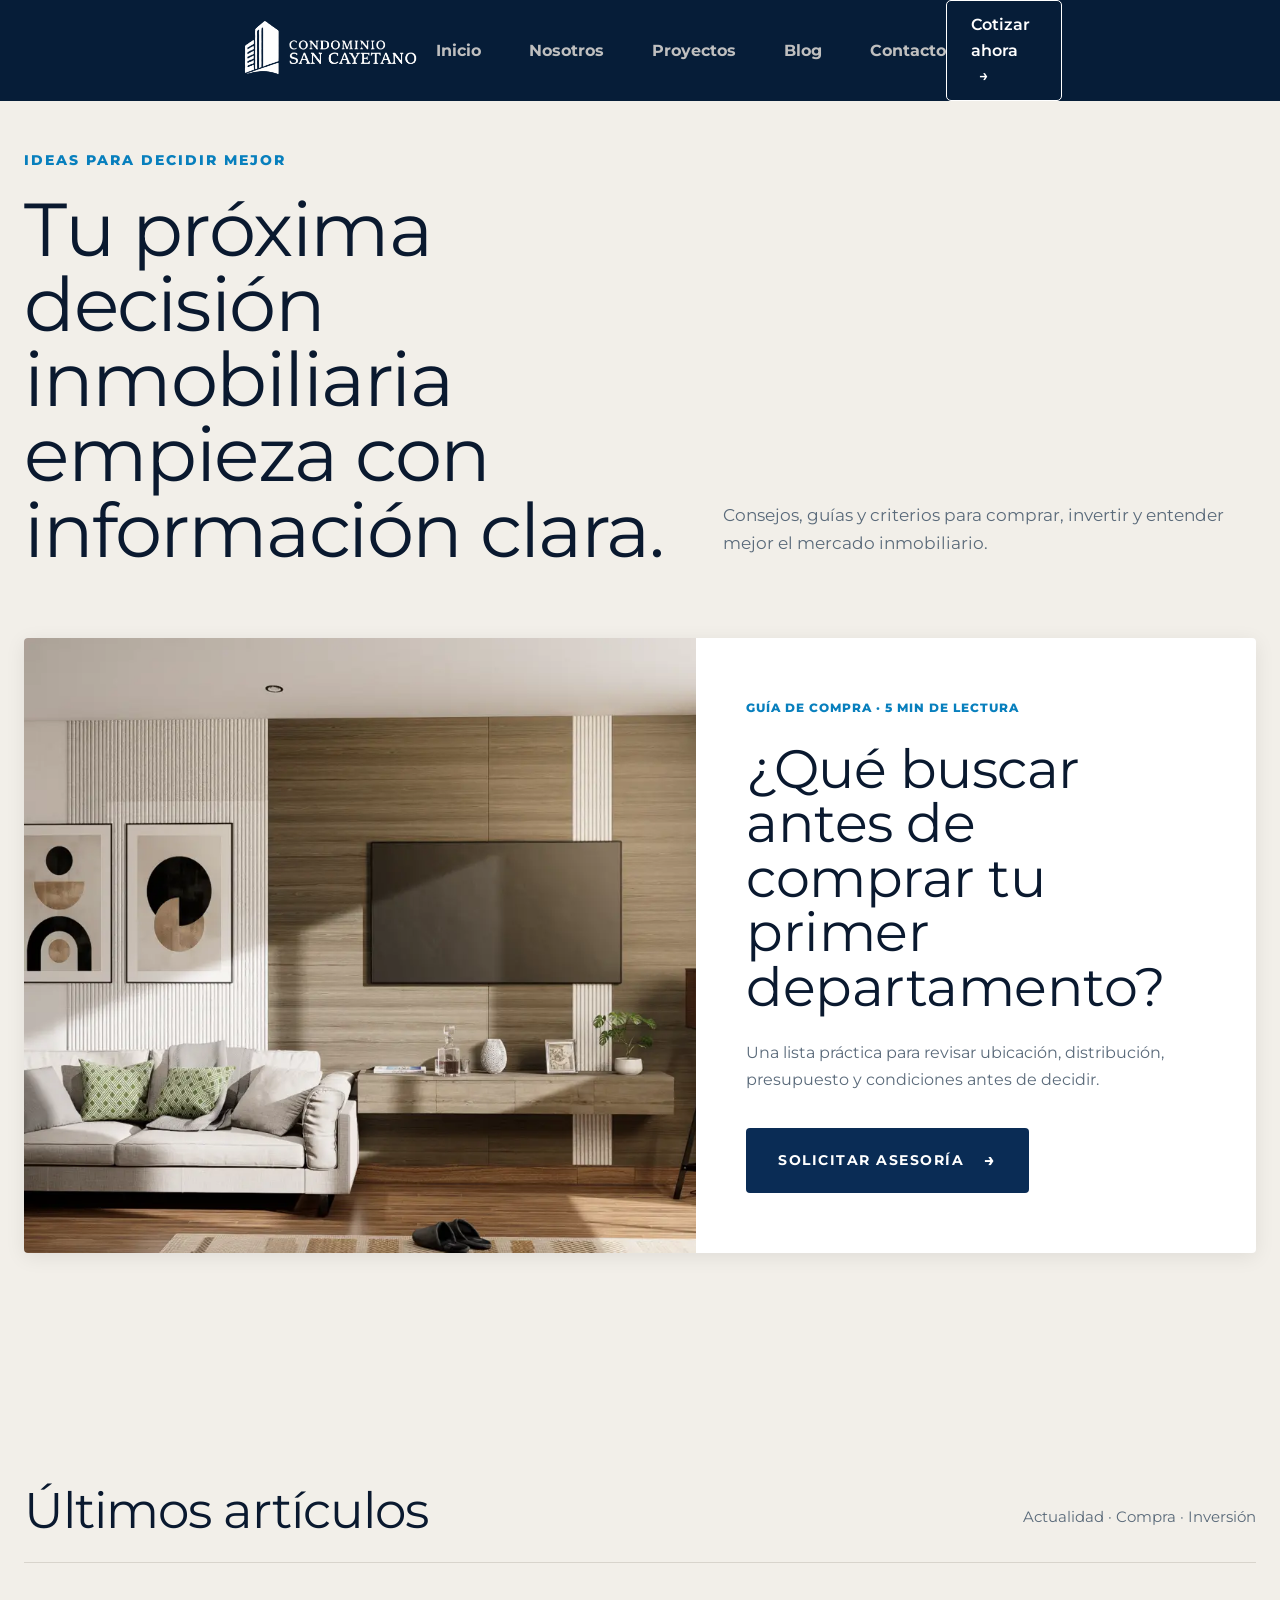
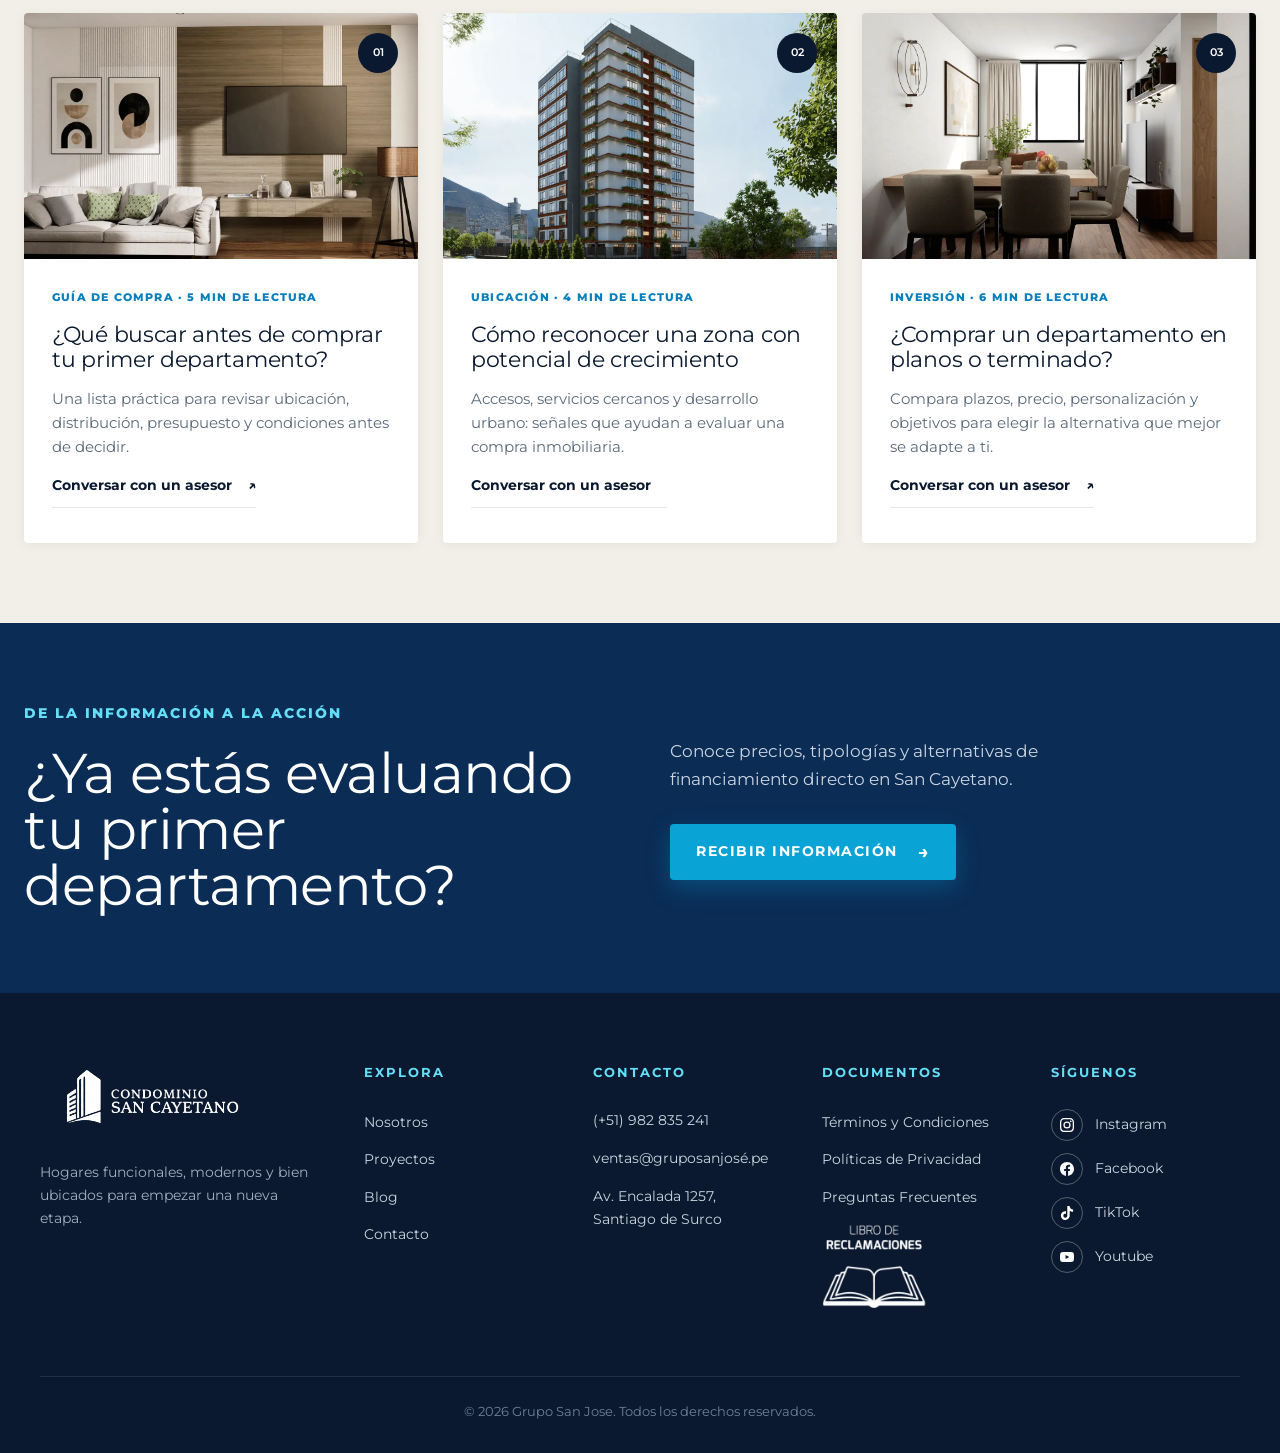
==== blog.html @ a8006a9a "feat: Se completo la pagina de Blog" ====
<!DOCTYPE html>
<html lang="es">

<head>
    <meta charset="UTF-8">
    <meta name="viewport" content="width=device-width, initial-scale=1.0">
    <title>Blog -Condominio San Cayetano - Tu primer depa. Tu patrimonio.</title>
    <link rel="stylesheet" href="style.css" />
</head>

<body>
    <!-- Header -->
    <header>
        <a href="#inicio" class="logo" aria-label="Condominio San Cayetano Logo">
            <img class="brand-logo" src="image/logo-san-cayetano.png" alt="Condominio San Cayetano Logo">
        </a>
        <nav>
            <ul>
                <li><a href="#quienes-somos">Inicio</a></li>
                <li><a href="#quienes-somos">Nosotros</a></li>
                <li><a href="#proyecto">Proyectos</a></li>
                <li><a href="#blog">Blog</a></li>
                <li><a href="#contacto">Contacto</a></li>
            </ul>
        </nav>
        <a class="btn-cotizar" href="#form">
            Cotizar ahora
            <span class="arrow" aria-hidden="true">→</span>
        </a>
    </header>

    <!-- Hero Ideas Para decidir mejor -->
     <section class="section-blog-header">
        <div class="shell">
            <div class="blog-header-grid">
                <!-- Columna Izquierda -->
                <div class="blog-header-left">
                    <div class="etiqueta-blog">Ideas para decidir mejor</div>
                    <h2 class="titulo-blog">
                        Tu próxima decisión inmobiliaria empieza con información clara.
                    </h2>
                </div>
                <!-- Columna Derecha -->
                <div class="blog-header-right">
                    <p class="descripcion-blog">
                        Consejos, guías y criterios para comprar, invertir y entender mejor el mercado inmobiliario.
                    </p>
                </div>
            </div>

            <!-- Article Guia de compra -->
             <article class="blog-card">
                <!-- Imagen -->
                <div class="blog-card-imagen">
                    <img src="image/depa-1-dorm.webp" alt="Sala de estar moderna - Guía de compra de departamento">
                </div>
        
                <!-- Contenido -->
                <div class="blog-card-contenido">
                    <div class="blog-card-etiqueta">Guía de compra · 5 min de lectura</div>
                    <h2 class="blog-card-titulo">¿Qué buscar antes de comprar tu primer departamento?</h2>
                    <p class="blog-card-descripcion">
                        Una lista práctica para revisar ubicación, distribución, presupuesto y condiciones antes de decidir.
                    </p>
                    <a href="#asesoria" class="btn-asesoria">
                        Solicitar asesoría
                        <span class="arrow">→</span>
                    </a>
                </div>
            </article>
        </div>
    </section>

    <!-- Section Ultimos articulos -->
     <section class="section-articulos">
        <div class="shell">
            <!-- Header -->
            <div class="articulos-header">
                <h2 class="titulo-articulos">Últimos artículos</h2>
                <div class="categorias">Actualidad · Compra · Inversión</div>
            </div>
            <!-- Línea separadora -->
            <div class="articulos-divider"></div>
            <!-- Grid de artículos -->
            <div class="articulos-grid">
                <!-- Artículo 01 -->
                <article class="articulo-card">
                    <div class="articulo-imagen">
                        <img src="image/editorial/blog-primer-depa.webp" alt="Sala de estar moderna">
                        <div class="articulo-badge">01</div>
                    </div>
                    <div class="articulo-contenido">
                        <div class="articulo-etiqueta">Guía de compra · 5 min de lectura</div>
                        <h3 class="articulo-titulo">¿Qué buscar antes de comprar tu primer departamento?</h3>
                        <p class="articulo-descripcion">
                            Una lista práctica para revisar ubicación, distribución, presupuesto y condiciones antes de decidir.
                        </p>
                        <a href="#asesor" class="articulo-link">
                            Conversar con un asesor
                            <span class="arrow">↗</span>
                        </a>
                    </div>
                </article>
    
                <!-- Artículo 02 -->
                <article class="articulo-card">
                    <div class="articulo-imagen">
                        <img src="image/editorial/blog-ubicacion.webp" alt="Edificio moderno">
                        <div class="articulo-badge">02</div>
                    </div>
                    <div class="articulo-contenido">
                        <div class="articulo-etiqueta">Ubicación · 4 min de lectura</div>
                        <h3 class="articulo-titulo">Cómo reconocer una zona con potencial de crecimiento</h3>
                        <p class="articulo-descripcion">
                            Accesos, servicios cercanos y desarrollo urbano: señales que ayudan a evaluar una compra inmobiliaria.
                        </p>
                        <a href="#asesor" class="articulo-link">
                            Conversar con un asesor
                            <span class="arrow"></span>
                        </a>
                    </div>
                </article>
    
                <!-- Artículo 03 -->
                <article class="articulo-card">
                    <div class="articulo-imagen">
                        <img src="image/editorial/blog-planos.webp" alt="Interior de departamento">
                        <div class="articulo-badge">03</div>
                    </div>
                    <div class="articulo-contenido">
                        <div class="articulo-etiqueta">Inversión · 6 min de lectura</div>
                        <h3 class="articulo-titulo">¿Comprar un departamento en planos o terminado?</h3>
                        <p class="articulo-descripcion">
                            Compara plazos, precio, personalización y objetivos para elegir la alternativa que mejor se adapte a ti.
                        </p>
                        <a href="#asesor" class="articulo-link">
                            Conversar con un asesor
                            <span class="arrow">↗</span>
                        </a>
                    </div>
                </article>
            </div>
        </div>
        
    </section>

    <!-- Section Información a la acción -->
     <section class="section-cta-info">
        <div class="shell cta-info-container">
            <!-- Columna Izquierda -->
            <div class="cta-info-left">
                <div class="etiqueta-accion">De la información a la acción</div>
                <h2 class="titulo-cta">¿Ya estás evaluando tu primer departamento?</h2>
            </div>
            <!-- Columna Derecha -->
            <div class="cta-info-right">
                <p class="descripcion-cta">
                    Conoce precios, tipologías y alternativas de financiamiento directo en San Cayetano.
                </p>
                <a href="#cotizar" class="btn-recibir">
                    Recibir información
                    <span class="arrow">→</span>
                </a>
            </div>
        </div>
    </section>




    <!-- Footer -->
    <footer class="footer">
        <div class="footer-container">
            <div class="footer-grid">
                <!-- Columna 1: Logo y descripción -->
                <div class="footer-brand">
                    <a href="#inicio" class="logo" aria-label="Condominio San Cayetano Logo">
                        <img class="brand-logo" src="image/logo-san-cayetano.png" alt="Condominio San Cayetano Logo">
                    </a>
                    <p class="footer-description">
                        Hogares funcionales, modernos y bien ubicados para empezar una nueva etapa.
                    </p>
                </div>

                <!-- Columna 2: Explora -->
                <div class="footer-col">
                    <h4 class="footer-col-title">Explora</h4>
                    <ul>
                        <li><a href="#quienes-somos">Nosotros</a></li>
                        <li><a href="#proyecto">Proyectos</a></li>
                        <li><a href="#blog">Blog</a></li>
                        <li><a href="#contacto">Contacto</a></li>
                    </ul>
                </div>

                <!-- Columna 3: Contacto -->
                <div class="footer-col">
                    <h4 class="footer-col-title">Contacto</h4>
                    <p>(+51) 982 835 241</p>
                    <p><a href="mailto:ventas@gruposanjosé.pe"
                            style="color: #cbd5e0; text-decoration: none;">ventas@gruposanjosé.pe</a></p>
                    <p>Av. Encalada 1257, Santiago de Surco</p>
                </div>


                <!-- Columna 4: Documentos -->
                <div class="footer-col">
                    <h4 class="footer-col-title">Documentos</h4>
                    <ul class="documentos-list">
                        <li><a href="#terminos">Términos y Condiciones</a></li>
                        <li><a href="#privacidad">Políticas de Privacidad</a></li>
                        <li><a href="#faq">Preguntas Frecuentes</a></li>
                    </ul>

                    <div class="libro-reclamaciones">
                        <img src="image/libro-de-reclamos.png" alt="Libro de reclamaciones">
                    </div>
                </div>


                <!-- Columna 5: Síguenos -->
                <div class="footer-col">
                    <h4 class="footer-col-title">Síguenos</h4>
                    <ul class="social-list">
                        <li class="social-item">
                            <div class="social-icon">
                                <svg viewBox="0 0 24 24" xmlns="http://www.w3.org/2000/svg">
                                    <path
                                        d="M12 2.163c3.204 0 3.584.012 4.85.07 3.252.148 4.771 1.691 4.919 4.919.058 1.265.069 1.645.069 4.849 0 3.205-.012 3.584-.069 4.849-.149 3.225-1.664 4.771-4.919 4.919-1.266.058-1.644.07-4.85.07-3.204 0-3.584-.012-4.849-.07-3.26-.149-4.771-1.699-4.919-4.92-.058-1.265-.07-1.644-.07-4.849 0-3.204.013-3.583.07-4.849.149-3.227 1.664-4.771 4.919-4.919 1.266-.057 1.645-.069 4.849-.069zM12 0C8.741 0 8.333.014 7.053.072 2.695.272.273 2.69.073 7.052.014 8.333 0 8.741 0 12c0 3.259.014 3.668.072 4.948.2 4.358 2.618 6.78 6.98 6.98C8.333 23.986 8.741 24 12 24c3.259 0 3.668-.014 4.948-.072 4.354-.2 6.782-2.618 6.979-6.98.059-1.28.073-1.689.073-4.948 0-3.259-.014-3.667-.072-4.947-.196-4.354-2.617-6.78-6.979-6.98C15.668.014 15.259 0 12 0zm0 5.838a6.162 6.162 0 100 12.324 6.162 6.162 0 000-12.324zM12 16a4 4 0 110-8 4 4 0 010 8zm6.406-11.845a1.44 1.44 0 100 2.881 1.44 1.44 0 000-2.881z" />
                                </svg>
                            </div>
                            <a href="#">Instagram</a>
                        </li>
                        <li class="social-item">
                            <div class="social-icon">
                                <svg viewBox="0 0 24 24" xmlns="http://www.w3.org/2000/svg">
                                    <path
                                        d="M24 12.073c0-6.627-5.373-12-12-12s-12 5.373-12 12c0 5.99 4.388 10.954 10.125 11.854v-8.385H7.078v-3.47h3.047V9.43c0-3.007 1.792-4.669 4.533-4.669 1.312 0 2.686.235 2.686.235v2.953H15.83c-1.491 0-1.956.925-1.956 1.874v2.25h3.328l-.532 3.47h-2.796v8.385C19.612 23.027 24 18.062 24 12.073z" />
                                </svg>
                            </div>
                            <a href="#">Facebook</a>
                        </li>
                        <li class="social-item">
                            <div class="social-icon">
                                <svg viewBox="0 0 24 24" xmlns="http://www.w3.org/2000/svg">
                                    <path
                                        d="M12.525.02c1.31-.02 2.61-.01 3.91-.02.08 1.53.63 3.09 1.75 4.17 1.12 1.11 2.7 1.62 4.24 1.79v4.03c-1.44-.05-2.89-.35-4.2-.97-.57-.26-1.1-.59-1.62-.93-.01 2.92.01 5.84-.02 8.75-.08 1.4-.54 2.79-1.35 3.94-1.31 1.92-3.58 3.17-5.91 3.21-1.43.08-2.86-.31-4.08-1.03-2.02-1.19-3.44-3.37-3.65-5.71-.02-.5-.03-1-.01-1.49.18-1.9 1.12-3.72 2.58-4.96 1.66-1.44 3.98-2.13 6.15-1.72.02 1.48-.04 2.96-.04 4.44-.99-.32-2.15-.23-3.02.37-.63.41-1.11 1.04-1.36 1.75-.21.51-.15 1.07-.14 1.61.24 1.64 1.82 3.02 3.5 2.87 1.12-.01 2.19-.66 2.77-1.61.19-.33.4-.67.41-1.06.1-1.79.06-3.57.07-5.36.01-4.03-.01-8.05.02-12.07z" />
                                </svg>
                            </div>
                            <a href="#">TikTok</a>
                        </li>
                        <li class="social-item">
                            <div class="social-icon">
                                <svg viewBox="0 0 24 24" xmlns="http://www.w3.org/2000/svg">
                                    <path fill="currentColor"
                                        d="M23.498 6.186a3.016 3.016 0 0 0-2.122-2.136C19.505 3.545 12 3.545 12 3.545s-7.505 0-9.377.505A3.017 3.017 0 0 0 .502 6.186C0 8.07 0 12 0 12s0 3.93.502 5.814a3.016 3.016 0 0 0 2.122 2.136c1.871.505 9.376.505 9.376.505s7.505 0 9.377-.505a3.015 3.015 0 0 0 2.122-2.136C24 15.93 24 12 24 12s0-3.93-.502-5.814zM9.545 15.568V8.432L15.818 12l-6.273 3.568z" />
                                </svg>
                            </div>
                            <a href="#">Youtube</a>
                        </li>
                    </ul>
                </div>
            </div>

            <!-- Footer inferior -->
            <div class="footer-bottom">
                <p>© 2026 Grupo San Jose. Todos los derechos reservados.</p>
            </div>

        </div>
    </footer>


    <script src="main.js"></script>
</body>

</html>
---- style.css ----
@import url('https://fonts.googleapis.com/css2?family=Montserrat:wght@100..900&display=swap');

* {
    margin: 0;
    padding: 0;
    box-sizing: border-box;
}

a {
    text-decoration: none;
    color: inherit;
}

body {
    font-family: 'Montserrat', sans-serif;
    line-height: 1.6;
    color: #333;
}

/* Header */
header {
    background-color: #061d38;
    padding: 0rem 17%;
    position: fixed;
    width: 100%;
    top: 0;
    z-index: 1000;
    display: flex;
    justify-content: space-between;
    align-items: center;
}

.logo {
    align-items: center;
    min-width: max-content;
    display: inline-flex;
}

.brand-logo {
    object-fit: contain;
    width: 218px;
    height: auto;
}

nav ul {
    display: flex;
    list-style: none;
    gap: 3rem;
}

nav a {
    color: rgb(191, 191, 191);
    text-decoration: none;
    font-weight: 700;
    transition: color 0.3s;
    position: relative;
    padding-bottom: 5px;
}

nav a::after {
    content: '';
    position: absolute;
    bottom: -5px;
    left: 0;
    width: 0;
    height: 1px;
    background-color: #65dff7;
    transition: width 0.3s ease;
}

nav a:hover {
    color: #ffffff;
}

nav a:hover::after {
    width: 100%;
}

.btn-cotizar {
    background-color: transparent;
    border: 1px solid white;
    color: white;
    padding: 0.7rem 1.5rem;
    border-radius: 5px;
    cursor: pointer;
    font-weight: 600;
    transition: all 0.3s;
}

.btn-cotizar:hover {
    background-color: white;
    color: #0a192f;
}

.arrow {
    margin-left: 0.5rem;
}

/* Hero Section */
.hero {
    color: #fff;
    min-height: 760px;
    position: relative;
    overflow: hidden;
}

.hero-background {
    object-fit: cover;
    object-position: center 62%;
    width: 100%;
    height: 100%;
    position: absolute;
    inset: 0;
}

.hero-shade {
    background: linear-gradient(90deg, #05182ff5 0%, #05182fd9 42%, #05182f66 67%, #05182f54 100%), linear-gradient(#0000 55%, #04142880);
    position: absolute;
    inset: 0;
}

.hero-content {
    z-index: 2;
    grid-template-columns: minmax(0, 1.12fr) minmax(370px, .72fr);
    align-items: center;
    gap: 0;
    min-height: 826px;
    padding-top: 70px;
    padding-bottom: 0px;
    display: grid;
    position: relative;
}

.shell {
    width: min(1256px, 100% - 48px);
    margin-inline: auto;
}

.hero-text {
    color: white;
    width: 100%;
    max-width: 615px;
}

.preventa-tag {
    color: #65dff7;
    font-size: 0.9rem;
    font-weight: 700;
    margin-bottom: 1rem;
    display: flex;
    align-items: center;
    gap: 0.5rem;
}

.preventa-tag::before {
    content: '';
    width: 8px;
    height: 8px;
    background-color: #00b8e6;
    border-radius: 50%;
}

.hero h1 {
    font-size: 5.2rem;
    font-family: 'Montserrat', sans-serif;
    line-height: 0.92;
    margin-bottom: 1.5rem;
    font-weight: 400;
    letter-spacing: -.06em;
}

.hero h1 span {
    color: #65dff7;
    font-weight: 800;
    font-size: 5.2rem;
}

.hero-subtitle {
    font-size: 18px;
    margin-bottom: 2rem;
    opacity: 0.9;
    line-height: 1.6;
    max-width: 590px;
}

/* Botón */
.btn-conocenos {
    display: inline-flex;
    align-items: center;
    gap: 12px;
    background-color: #0a9dd6;
    color: #ffffff;
    padding: 15px 26px;
    border-radius: 4px;
    text-decoration: none;
    font-size: 0.9rem;
    font-weight: 700;
    letter-spacing: 1.5px;
    text-transform: uppercase;
    transition: all 0.3s ease;
    align-self: flex-start;
}

.btn-conocenos:hover {
    background-color: #0a5f8f;
    transform: translateX(-2px);
    box-shadow: 0 8px 20px rgba(10, 157, 214, 0.3);
}

.btn-conocenos span {
    font-size: 1.2rem;
    transition: transform 0.3s ease;
}

.btn-conocenos:hover span {
    transform: translateX(3px);
}

.price {
    font-size: 3rem;
    font-weight: 700;
    margin-bottom: 1.5rem;
    display: flex;
    align-items: baseline;
    gap: 1rem;
}

.price-label {
    font-size: 1rem;
    font-weight: 400;
    opacity: 0.8;
}

.features-list {
    display: flex;
    gap: 2rem;
    margin-bottom: 2rem;
    flex-wrap: wrap;
}

.feature-item {
    display: flex;
    align-items: center;
    gap: 0.5rem;
    font-size: 0.95rem;
    font-weight: 600;
}

.feature-item::before {
    content: '✓';
    color: #65dff7;
    font-weight: bold;
}

.btn-conoce {
    background: none;
    border: none;
    border-bottom: 2px solid white;
    color: white;
    padding: 0.5rem 0;
    font-weight: 700;
    font-size: 1rem;
    cursor: pointer;
    display: inline-flex;
    align-items: center;
    gap: 0.5rem;
    transition: all 0.3s;
}

/* Form Card */
.form-card {
    background: white;
    border-radius: 10px;
    padding: 1.4rem;
    box-shadow: 0 10px 40px rgba(0, 0, 0, 0.2);
    min-width: 500px;
    max-width: 600px;
    width: 100%;
    margin-left: -9px;
}

.form-header {
    margin-bottom: 1.5rem;
}

.form-tag {
    color: #087fbd;
    font-size: 0.85rem;
    font-weight: 800;
    letter-spacing: 1px;
    margin-bottom: 0.5rem;
}

.form-header h2 {
    color: #0a192f;
    font-size: 1.6rem;
    margin-bottom: 0.5rem;
    line-height: 1.1em;
    font-weight: 700;
}

.form-header p {
    color: #666;
    font-size: 0.90rem;
    line-height: 1.2em;
}

.form-group {
    margin-bottom: 0.8rem;
}

.form-row {
    display: grid;
    grid-template-columns: 1fr 1fr;
    gap: 1rem;
}

label {
    display: block;
    color: #0a192f;
    font-weight: 700;
    margin-bottom: 0.2rem;
    font-size: 0.9rem;
    line-height: 1.1em;
}

input[type="text"],
input[type="email"],
input[type="tel"],
select {
    width: 100%;
    height: 46px;
    padding: 0.8rem;
    border: 1px solid #d8e1e9;
    border-radius: 3px;
    font-size: 14px;
    outline: none;
    transition: border-color 0.3s box-shadow .2s;
    font-family: 'Montserrat', sans-serif;
    color: #555;
}

input[type="text"]::placeholder,
input[type="email"]::placeholder,
input[type="tel"]::placeholder {
    color: #9CA3AF;
}

input:focus,
select:focus {
    border-color: #00b8e6;
    box-shadow: 0 0 3px #00b8e6;
    background: #fff;
    transition: all 0.2s ease;
}

.checkbox-group {
    display: flex;
    align-items: flex-start;
    gap: 0.5rem;
    margin: 1rem 0;
}

.checkbox-group label {
    font-weight: 400;
    font-size: 12px;
    color: #666;
    margin: 0;
    line-height: 1.1em;
}

.btn-submit {
    width: 100%;
    height: 48px;
    border: 0;
    display: inline-flex;
    align-items: center;
    justify-content: center;
    gap: 18px;
    text-decoration: none;
    background: linear-gradient(90deg, #12B6E8 0%, #0076BF 100%);
    border-radius: 3px;
    color: #fff;
    font-family: Arial, Helvetica, sans-serif;
    font-size: 14px;
    font-weight: 800;
    letter-spacing: 0.8px;
    text-transform: uppercase;
    box-shadow:
        0 8px 20px rgba(0, 137, 207, .22),
        inset 0 1px rgba(255, 255, 255, .18);
    transition: transform .2s;
    cursor: pointer;
}

.btn-submit:hover {
    transform: translateY(-2px);
    box-shadow:
        0 12px 24px rgba(0, 137, 207, .28),
        inset 0 1px rgba(255, 255, 255, .2);
    transition: all 0.3s ease-out;
}

.form-footer {
    display: flex;
    justify-content: center;
    gap: 1.5rem;
    margin-top: 1rem;
    font-size: 12px;
    color: #666;
}

.form-footer span::before {
    content: '✓';
    color: #0a9dd6;
    margin-right: 0.3rem;
}

/* Features Bottom Section */
.features-bottom {
    z-index: 4;
    border-bottom: 1px solid #eee;
    background: #ffffff;
    position: relative;
}

.facts-grid {
    grid-template-columns: repeat(4, 1fr);
    display: grid;
}

.feature-box:first-child {
    border-left: 1px solid #eee;
}

.feature-box {
    display: flex;
    flex-direction: row;
    align-items: center;
    justify-content: space-between;
    gap: 5px;
    padding: 1.5rem;
    border-right: 1px solid #eee;
}

.feature-number {
    color: #00b8e6;
    font-weight: 700;
    font-size: 1rem;
}

.feature-box h3 {
    color: #0a192f;
    font-size: 1.1rem;
    margin-bottom: 0.5rem;
}

.feature-box p {
    color: #666;
    font-size: 0.9rem;
    line-height: 1.5;
}

/* ===================== Seccion Decision del Futuro  =====================*/
.section-proyecto {
    max-width: 1200px;
    margin: 0 auto;
    padding: 80px 0px;
}

.proyecto-grid {
    display: grid;
    grid-template-columns: 1.4fr 1fr;
    gap: 50px;
    align-items: start;
}

/* Columna Izquierda */
.col-izquierda {
    display: flex;
    flex-direction: column;
    gap: 30px;
}

.etiqueta-superior {
    color: #087fbd;
    font-size: 0.85rem;
    font-weight: 700;
    letter-spacing: 2px;
    text-transform: uppercase;
}

.titulo-principal {
    color: #0a192f;
    font-size: 3.6rem;
    font-weight: 700;
    line-height: 1;
    letter-spacing: -1.5px;
}

.imagen-container {
    position: relative;
    width: 100%;
    overflow: hidden;
    border-radius: 4px;
}

.imagen-container img {
    width: 100%;
    height: auto;
    display: block;
    aspect-ratio: 3/3;
    object-fit: cover;
    transition: transform 0.3s ease-out;
}

.imagen-container:hover img {
    transform: scale(1.05);
    transition: transform 0.3s ease;
}

.badge-imagen {
    position: absolute;
    bottom: 20px;
    left: 20px;
    background-color: #ffffff;
    color: #0a192f;
    padding: 10px 18px;
    font-size: 0.75rem;
    font-weight: 700;
    letter-spacing: 1px;
    text-transform: uppercase;
    box-shadow: 0 2px 8px rgba(0, 0, 0, 0.15);
}

/* Columna Derecha */
.col-derecha {
    padding-top: 80px;
}

.descripcion {
    color: #5a6a7a;
    font-size: 1rem;
    line-height: 1.7;
    margin-bottom: 92px;
}

.lista-beneficios {
    list-style: none;
}

.beneficio-item {
    padding: 30px 0;
    border-top: 1px solid #e0e6ed;
}

.beneficio-item:last-child {
    border-bottom: 1px solid #e0e6ed;
}

.beneficio-header {
    display: flex;
    align-items: baseline;
    gap: 20px;
    margin-bottom: 12px;
}

.beneficio-numero {
    color: #00b8e6;
    font-size: 1rem;
    font-weight: 700;
    min-width: 30px;
}

.beneficio-titulo {
    color: #0a192f;
    font-size: 1.2rem;
    font-weight: 600;
}

.beneficio-descripcion {
    color: #607387;
    font-size: 1.1rem;
    line-height: 1.6;
    padding-left: 50px;
}

.btn-simulacion {
    display: inline-flex;
    align-items: center;
    gap: 10px;
    background-color: #0a2c55;
    color: #ffffff;
    max-width: 336px;
    width: 100%;
    padding: 16px 32px;
    border: none;
    border-radius: 4px;
    font-size: 0.9rem;
    font-weight: 700;
    letter-spacing: 1px;
    text-transform: uppercase;
    cursor: pointer;
    margin-top: 40px;
    transition: transform 0.3s, background-color 0.3s;
}

.btn-simulacion:hover {
    background-color: #103e72;
    transform: translateY(-2px);
}

.btn-simulacion .arrow {
    font-size: 1.2rem;
}

/* ===================== Seccion Recorrer Cayetano  =====================*/
.section-video {
    max-width: 1200px;
    margin: 0 auto;
    padding: 80px 0px;
}

/* Header de la sección */
.video-header {
    display: grid;
    grid-template-columns: 1fr 1fr;
    gap: 40px;
    align-items: end;
    margin-bottom: 50px;
}

.etiqueta {
    color: #087fbd;
    font-size: 0.85rem;
    font-weight: 800;
    letter-spacing: 2px;
    text-transform: uppercase;
    margin-bottom: 15px;
}

.titulo-video {
    color: #0a192f;
    font-size: 4rem;
    font-weight: 700;
    line-height: 1.05;
    min-width: 710px;
    width: 100%;
    letter-spacing: -.045em;
}

.descripcion-video {
    color: #5a6a7a;
    font-size: 1rem;
    line-height: 1.7;
    padding-top: 50px;
}

/* ===================== Seccion Espacios que amplían  =====================*/
.section-amenities {
    padding-block: 120px;
    background: #061d38;
}

/* Header de la sección */
.amenities-header {
    display: flex;
    flex-direction: row;
    align-items: center;
    justify-content: space-between;
    gap: 40px;
    align-items: end;
    margin-bottom: 50px;
}

.etiqueta {
    color: #65dff7;
    font-size: 0.85rem;
    font-weight: 700;
    letter-spacing: 2px;
    text-transform: uppercase;
    margin-bottom: 15px;
}

.titulo-amenities {
    color: #ffffff;
    font-size: 3.6rem;
    font-weight: 700;
    line-height: 1.1;
    letter-spacing: -0.6px;
}

.descripcion-amenities {
    color: #a0aec0;
    font-size: 1rem;
    line-height: 1.7;
    padding-top: 50px;
}

/* Grid de imágenes - Layout Bento */
.amenities-grid {
    display: grid;
    grid-template-columns: 1fr 1fr 1fr;
    grid-template-rows: 280px 280px;
    gap: 15px;
}

.amenity-card {
    position: relative;
    overflow: hidden;
    border-radius: 8px;
    cursor: pointer;
}

/* La piscina ocupa 2 filas */
.amenity-card.piscina {
    grid-row: 1 / 3;
    grid-column: 1 / 2;
}

.amenity-card img {
    width: 100%;
    height: 100%;
    object-fit: cover;
    display: block;
    transition: transform 0.5s ease;
}

.amenity-card:hover img {
    transform: scale(1.05);
}

/* Gradiente inferior */
.amenity-card::before {
    content: '';
    position: absolute;
    bottom: 0;
    left: 0;
    right: 0;
    height: 60%;
    background: linear-gradient(to top, rgba(10, 25, 47, 0.95) 0%, rgba(10, 25, 47, 0.6) 40%, transparent 100%);
    z-index: 1;
    pointer-events: none;
}

/* Contenido de texto */
.amenity-content {
    position: absolute;
    bottom: 25px;
    left: 25px;
    right: 25px;
    z-index: 2;
}

.amenity-titulo {
    color: #ffffff;
    font-size: 1.4rem;
    font-weight: 700;
    margin-bottom: 6px;
}

.amenity-descripcion {
    color: #cbd5e0;
    font-size: 0.9rem;
    line-height: 1.4;
}

/* Botón + en esquina superior derecha */
.amenity-btn {
    position: absolute;
    top: 20px;
    right: 20px;
    width: 36px;
    height: 36px;
    border-radius: 50%;
    border: 1.5px solid rgba(255, 255, 255, 0.6);
    background: rgba(255, 255, 255, 0.1);
    backdrop-filter: blur(4px);
    display: flex;
    align-items: center;
    justify-content: center;
    cursor: pointer;
    z-index: 2;
    transition: all 0.3s;
}

.amenity-btn:hover {
    background: rgba(255, 255, 255, 0.25);
    border-color: #ffffff;
}

.amenity-btn svg {
    width: 16px;
    height: 16px;
    stroke: #ffffff;
    stroke-width: 2;
    transition: stroke 0.3s ease;
}

/* Efecto hover: fondo blanco con ícono oscuro */
.amenity-card:hover .amenity-btn {
    background: #ffffff;
    border-color: #ffffff;
    box-shadow: 0 4px 12px rgba(0, 0, 0, 0.2);
}

.amenity-card:hover .amenity-btn svg {
    stroke: #0a192f;
}

/* ===================== */
/* MODAL / LIGHTBOX      */
/* ===================== */
.modal-overlay {
    position: fixed;
    top: 0;
    left: 0;
    width: 100%;
    height: 100%;
    background-color: rgba(10, 25, 47, 0.97);
    z-index: 9999;
    display: flex;
    align-items: center;
    justify-content: center;
    opacity: 0;
    visibility: hidden;
    transition: all 0.4s ease;
    padding: 40px;
}

.modal-overlay.active {
    opacity: 1;
    visibility: visible;
}

.modal-content {
    max-width: 1100px;
    width: 100%;
    transform: scale(0.9);
    transition: transform 0.4s ease;
}

.modal-overlay.active .modal-content {
    transform: scale(1);
}

.modal-close {
    position: fixed;
    top: 25px;
    right: 30px;
    width: 44px;
    height: 44px;
    border-radius: 50%;
    border: 1.5px solid rgba(255, 255, 255, 0.4);
    background: transparent;
    color: #ffffff;
    font-size: 1.3rem;
    cursor: pointer;
    display: flex;
    align-items: center;
    justify-content: center;
    z-index: 10000;
    transition: all 0.3s ease;
}

.modal-close:hover {
    background: #ffffff;
    color: #0a192f;
    border-color: #ffffff;
}

.modal-image-container {
    width: 100%;
    aspect-ratio: 16/10;
    overflow: hidden;
    border-radius: 4px;
    margin-bottom: 20px;
}

.modal-image-container img {
    width: 100%;
    height: 100%;
    object-fit: cover;
    display: block;
}

.modal-info {
    display: flex;
    justify-content: space-between;
    align-items: baseline;
    flex-wrap: wrap;
    gap: 10px;
}

.modal-titulo {
    color: #ffffff;
    font-size: 1.6rem;
    font-weight: 700;
}

.modal-descripcion {
    color: #a0aec0;
    font-size: 1rem;
    font-style: italic;
}

/*============================ Sección de Elige cómo quieres vivir ============================*/
.section-tipologias {
    max-width: 1200px;
    margin: 0 auto;
    padding: 80px 0px;
}

/* Header */
.tipologias-header {
    display: grid;
    grid-template-columns: 1fr 1fr;
    gap: 70px;
    align-items: end;
    margin-bottom: 50px;
}

.etiqueta {
    color: #087fbd;
    font-size: 0.85rem;
    font-weight: 700;
    letter-spacing: 2px;
    text-transform: uppercase;
    margin-bottom: 15px;
}

.titulo-tipologias {
    color: #0a192f;
    font-size: 3.9rem;
    font-weight: 700;
    line-height: 1.0;
    letter-spacing: -.045em;
}

.descripcion-tipologias {
    color: #5a6a7a;
    font-size: 1rem;
    line-height: 1.7;
    padding-top: 50px;
}

/* Tabs de navegación */
.tabs-nav {
    display: grid;
    grid-template-columns: repeat(3, 1fr);
    border-bottom: 2px solid #e0e6ed;
    margin-bottom: 0;
}

.tab-btn {
    background: none;
    border: none;
    padding: 20px;
    font-size: 0.9rem;
    font-weight: 700;
    letter-spacing: 0.5px;
    text-transform: uppercase;
    color: #8a9bae;
    cursor: pointer;
    position: relative;
    transition: color 0.3s ease;
}

.tab-btn::after {
    content: '';
    position: absolute;
    bottom: -2px;
    left: 0;
    width: 100%;
    height: 3px;
    background-color: #0a9dd6;
    transform: scaleX(0);
    transition: transform 0.3s ease;
}

.tab-btn:hover {
    color: #0a192f;
}

.tab-btn.active {
    color: #0a192f;
}

.tab-btn.active::after {
    transform: scaleX(1);
}

/* Contenido de tabs */
.tab-content {
    display: none;
    grid-template-columns: 1.3fr 1fr;
    animation: fadeIn 0.5s ease;
}

.tab-content.active {
    display: grid;
}

@keyframes fadeIn {
    from {
        opacity: 0;
        transform: translateY(10px);
    }

    to {
        opacity: 1;
        transform: translateY(0);
    }
}

/* Imagen */
.tab-imagen {
    width: 100%;
    height: 100%;
    min-height: 500px;
    object-fit: cover;
    display: block;
}

/* Panel de información */
.tab-info {
    background: linear-gradient(135deg, #f0f7ff 0%, #e8f4ff 100%);
    padding: 50px 40px;
    display: flex;
    flex-direction: column;
    justify-content: center;
}

.tab-info-etiqueta {
    color: #0a9dd6;
    font-size: 0.85rem;
    font-weight: 700;
    letter-spacing: 2px;
    text-transform: uppercase;
    margin-bottom: 15px;
}

.tab-info-titulo {
    color: #0a192f;
    font-size: 2.5rem;
    font-weight: 700;
    line-height: 1.2;
    margin-bottom: 20px;
    letter-spacing: -0.5px;
}

.tab-info-descripcion {
    color: #5a6a7a;
    font-size: 1rem;
    line-height: 1.7;
    margin-bottom: 30px;
}

.tab-info-lista {
    list-style: none;
    margin-bottom: 35px;
}

.tab-info-lista li {
    color: #0a192f;
    font-size: 1rem;
    padding: 10px 0;
    display: flex;
    align-items: center;
    gap: 12px;
}

.tab-info-lista li::before {
    content: '✓';
    color: #00b8e6;
    font-weight: 700;
    font-size: 1.1rem;
}

.btn-disponibilidad {
    display: inline-flex;
    align-items: center;
    gap: 10px;
    background-color: #0a9dd6;
    color: #ffffff;
    padding: 16px 32px;
    border: none;
    border-radius: 4px;
    font-size: 0.9rem;
    font-weight: 700;
    letter-spacing: 1px;
    text-transform: uppercase;
    cursor: pointer;
    transition: background-color 0.3s;
    align-self: flex-start;
}

.btn-disponibilidad:hover {
    background-color: #0a5f8f;
}

.btn-disponibilidad .arrow {
    font-size: 1.2rem;
}


/*============================ Sección de Cerca de lo que necesitas ============================*/
.section-ubicacion {
    padding: 80px;
    background: #f4f1eb;
}

.ubicacion-grid {
    display: grid;
    grid-template-columns: 1fr 1.3fr;
    gap: 60px;
    align-items: start;
}

/* Columna Izquierda */
.col-izquierda {
    display: flex;
    flex-direction: column;
    gap: 30px;
}

.etiqueta {
    color: #087fbd;
    font-size: 0.85rem;
    font-weight: 800;
    letter-spacing: 2px;
    text-transform: uppercase;
}

.titulo-ubicacion {
    color: #0a192f;
    font-size: 4rem;
    font-weight: 700;
    line-height: 1;
    letter-spacing: -2px;
}

.descripcion-ubicacion {
    color: #5a6a7a;
    font-size: 1rem;
    line-height: 1.7;
    max-width: 400px;
}

/* Bloque de dirección */
.direccion-bloque {
    padding: 25px 0;
    border-top: 1px solid #d8d4cc;
    border-bottom: 1px solid #d8d4cc;
    display: flex;
    align-items: flex-start;
    gap: 20px;
}

.direccion-icono {
    width: 44px;
    height: 44px;
    background-color: #0a192f;
    border-radius: 50%;
    display: flex;
    align-items: center;
    justify-content: center;
    flex-shrink: 0;
}

.direccion-icono svg {
    width: 20px;
    height: 20px;
    stroke: #ffffff;
    stroke-width: 2;
}

.direccion-contenido {
    display: flex;
    flex-direction: column;
    gap: 8px;
}

.direccion-etiqueta {
    color: #0a9dd6;
    font-size: 0.8rem;
    font-weight: 700;
    letter-spacing: 2px;
    text-transform: uppercase;
}

.direccion-texto {
    color: #0a192f;
    font-size: 1rem;
    font-weight: 700;
    line-height: 1.5;
}

.location-map {
    height: auto;
    box-shadow: 0 28px 80px rgba(0, 0, 0, 0.1);
    background: #dfe8ec;
    border: 10px solid #fff;
    display: block;
    position: relative;
    overflow: hidden;
    border-radius: 4px;
}

.location-map>img {
    aspect-ratio: 894 / 546;
    object-fit: cover;
    width: 100%;
    height: auto;
    transition: transform 0.3s ease-out;
}

.btn-maps {
    display: inline-flex;
    align-items: center;
    gap: 10px;
    background-color: #0a192f;
    color: #ffffff;
    padding: 18px 32px;
    border: none;
    border-radius: 4px;
    font-size: 0.9rem;
    font-weight: 700;
    letter-spacing: 1px;
    text-transform: uppercase;
    cursor: pointer;
    transition: background-color 0.3s;
    align-self: flex-start;
}

.btn-maps:hover {
    background-color: #1a2a4a;
}

.btn-maps .arrow {
    font-size: 1rem;
}

/* Columna Derecha */
.col-derecha {
    display: flex;
    flex-direction: column;
    gap: 20px;
}

/* Mapa */
.mapa-container {
    position: relative;
    width: 100%;
    aspect-ratio: 16/10;
    border-radius: 4px;
    overflow: hidden;
    box-shadow: 0 4px 20px rgba(0, 0, 0, 0.1);
    background-color: #e8e6e1;
}

.mapa-container img {
    width: 100%;
    height: 100%;
    object-fit: cover;
    display: block;
}

.btn-maps-overlay {
    position: absolute;
    bottom: 20px;
    right: 20px;
    background-color: #0a192f;
    color: #ffffff;
    padding: 14px 22px;
    border: none;
    border-radius: 4px;
    font-size: 0.85rem;
    font-weight: 600;
    cursor: pointer;
    display: flex;
    align-items: center;
    gap: 8px;
    transition: background-color 0.3s;
}

.btn-maps-overlay:hover {
    background-color: #1a2a4a;
}

/* Grid de ubicaciones */
.ubicaciones-grid {
    display: grid;
    grid-template-columns: repeat(3, 1fr);
    background-color: #ffffff;
    border-radius: 4px;
    overflow: hidden;
    box-shadow: 0 2px 10px rgba(0, 0, 0, 0.05);
}

.ubicacion-item {
    padding: 18px 16px;
    border-right: 1px solid #e8e6e1;
    border-bottom: 1px solid #e8e6e1;
}

.ubicacion-item:nth-child(3n) {
    border-right: none;
}

.ubicacion-item:nth-child(n+7) {
    border-bottom: none;
}

.ubicacion-header {
    display: flex;
    align-items: baseline;
    gap: 12px;
    margin-bottom: 8px;
}

.ubicacion-numero {
    color: #0a9dd6;
    font-size: 1rem;
    font-weight: 700;
    min-width: 24px;
}

.ubicacion-nombre {
    color: #0a192f;
    font-size: 1rem;
    font-weight: 700;
    line-height: 1.3;
}

.ubicacion-distancia {
    color: #5a6a7a;
    font-size: 0.9rem;
    padding-left: 36px;
}

.nota-inferior {
    color: #8a9bae;
    font-size: 0.85rem;
    font-style: italic;
}


/*============================ Sección de Tu camino al depa propio ============================*/
.section-pasos {
    max-width: 1200px;
    margin: 0 auto;
    padding: 100px 0px;
}

.pasos-grid {
    display: grid;
    grid-template-columns: 1fr 1.5fr;
    gap: 60px;
    align-items: start;
}

/* Columna Izquierda - Título */
.col-titulo {
    display: flex;
    flex-direction: column;
    gap: 20px;
}

.etiqueta {
    color: #087fbd;
    font-size: 0.85rem;
    font-weight: 700;
    letter-spacing: 2px;
    text-transform: uppercase;
}

.titulo-pasos {
    color: #0a192f;
    font-size: 3.5rem;
    font-weight: 700;
    line-height: 1.05;
    letter-spacing: -1px;
    max-width: 340px;
    width: 100%;
}

/* Columna Derecha - Pasos */
.col-pasos {
    display: grid;
    grid-template-columns: repeat(3, 1fr);
    border-top: 1px solid #e0e6ed;
    border-radius: 4px;
    overflow: hidden;
}

.paso-item:first-child {
    border-left: 1px solid #e0e6ed;
}

.paso-item {
    padding: 35px 30px;
    border-right: 1px solid #e0e6ed;
    display: flex;
    flex-direction: column;
    gap: 20px;
}

.paso-numero {
    color: #00b8e6;
    ;
    font-size: 1.5rem;
    font-weight: 700;
}

.paso-titulo {
    color: #0a192f;
    font-size: 1.2rem;
    font-weight: 700;
    line-height: 1.3;
}

.paso-descripcion {
    color: #5a6a7a;
    font-size: 1rem;
    line-height: 1.6;
}

/*============================ Sección Preguntas Frecuentes ============================*/
.section-faq {
    max-width: 1200px;
    margin: 0 auto;
    padding: 120px 0px;
    border-top: 1px solid #e0e6ed;
}

.faq-grid {
    display: grid;
    grid-template-columns: 1fr 1.8fr;
    gap: 80px;
    align-items: start;
}

/* Columna Izquierda - Título */
.col-titulo {
    position: sticky;
    top: 100px;
}

.etiqueta {
    color: #087fbd;
    font-size: 0.85rem;
    font-weight: 800;
    letter-spacing: 2px;
    text-transform: uppercase;
    margin-bottom: 0px;
}

.titulo-faq {
    color: #0a192f;
    font-size: 3rem;
    font-weight: 700;
    line-height: 1.1;
    letter-spacing: -1px;
}

/* Columna Derecha - Acordeón */
.col-faq {
    display: flex;
    flex-direction: column;
}

.faq-item {
    border-bottom: 1px solid #e0e6ed;
}

.faq-item:first-child {
    border-top: 1px solid #e0e6ed;
}

.faq-question {
    width: 100%;
    background: none;
    border: none;
    padding: 28px 0;
    display: flex;
    justify-content: space-between;
    align-items: center;
    cursor: pointer;
    text-align: left;
    transition: color 0.3s;
}

.faq-question:hover {
    color: #0a9dd6;
}

.faq-pregunta {
    color: #0a2c55;
    ;
    font-size: 1.15rem;
    font-weight: 800;
    line-height: 1.4;
    transition: color 0.3s;
}

.faq-question:hover .faq-pregunta {
    color: #0a9dd6;
}

.faq-icono {
    color: #0a9dd6;
    font-size: 1.5rem;
    font-weight: 300;
    min-width: 30px;
    text-align: center;
    transition: transform 0.3s ease;
    flex-shrink: 0;
}

.faq-item.active .faq-icono {
    transform: rotate(45deg);
}

.faq-answer {
    max-height: 0;
    overflow: hidden;
    transition: max-height 0.4s ease, padding 0.4s ease;
}

.faq-answer p {
    color: #5a6a7a;
    font-size: 1rem;
    line-height: 1.7;
    padding-bottom: 28px;
}

.faq-item.active .faq-answer {
    max-height: 300px;
}

/*============================ Sección Conoce cuanto necesitas ============================*/
.section-cotizar {
    background: #0a2c55;
    padding: 100px 40px;
}

.cotizar-container {
    max-width: 1200px;
    margin: 0 auto;
    display: grid;
    grid-template-columns: 1fr 1fr;
    gap: 80px;
    align-items: center;
}

/* Columna Izquierda */
.col-izquierda {
    display: flex;
    flex-direction: column;
    gap: 25px;
}

.etiqueta {
    color: #087fbd;
    font-size: 0.85rem;
    font-weight: 800;
    letter-spacing: 2px;
    text-transform: uppercase;
}

.titulo-cotizar {
    color: #ffffff;
    font-size: 4rem;
    font-weight: 700;
    line-height: 1;
    letter-spacing: -2px;
}

.descripcion-cotizar {
    color: #a0aec0;
    font-size: 1.1rem;
    line-height: 1.7;
    max-width: 500px;
}

.precio-container {
    margin-top: 20px;
}

.precio-etiqueta {
    color: #65dff7;
    font-size: 0.85rem;
    font-weight: 700;
    letter-spacing: 2px;
    text-transform: uppercase;
    margin-bottom: 10px;
}

.precio {
    color: #ffffff;
    font-size: 3rem;
    font-weight: 700;
    line-height: 1;
}

/* Columna Derecha - Formulario */
.form-card {
    background: #ffffff;
    border-radius: 8px;
    padding: 27px;
    box-shadow: 0 20px 60px rgba(0, 0, 0, 0.3);
}

.form-header {
    margin-bottom: 20px;
}

.form-tag {
    color: #087fbd;
    font-size: 0.8rem;
    font-weight: 800;
    letter-spacing: 2px;
    text-transform: uppercase;
    margin-bottom: 10px;
}

.form-header h2 {
    color: #0a192f;
    font-size: 2rem;
    font-weight: 700;
    margin-bottom: 10px;
    line-height: 1;
}

.form-header p {
    color: #5a6a7a;
    font-size: 0.9rem;
    line-height: 1.6;
}

.form-grid {
    display: grid;
    grid-template-columns: 1fr 1fr;
    gap: 20px;
    margin-bottom: 20px;
}

.form-group {
    display: flex;
    flex-direction: column;
    gap: 8px;
}

.form-group.full {
    grid-column: 1 / -1;
}

.form-group label {
    color: #0a192f;
    font-size: 0.9rem;
    font-weight: 700;
}

.form-group input,
.form-group select {
    padding: 14px;
    border: 1px solid #e0e6ed;
    border-radius: 4px;
    font-size: 0.95rem;
    color: #333;
    transition: border-color 0.3s;
    background-color: #ffffff;
}

.form-group input:focus,
.form-group select:focus {
    outline: none;
    border-color: #0a9dd6;
}

.form-group input::placeholder {
    color: #a0aec0;
}

.checkbox-group {
    display: flex;
    align-items: flex-start;
    gap: 10px;
    margin: 20px 0;
}

.checkbox-group input[type="checkbox"] {
    width: 18px;
    height: 18px;
    margin-top: 2px;
    cursor: pointer;
    accent-color: #0a9dd6;
}

.checkbox-group label {
    color: #5a6a7a;
    font-size: 0.85rem;
    line-height: 1.5;
    cursor: pointer;
}

.btn-submit {
    width: 100%;
    background-color: #0a9dd6;
    color: #ffffff;
    border: none;
    padding: 18px;
    border-radius: 4px;
    font-size: 1rem;
    font-weight: 700;
    letter-spacing: 1px;
    text-transform: uppercase;
    cursor: pointer;
    transition: background-color 0.3s;
    display: flex;
    align-items: center;
    justify-content: center;
    gap: 10px;
}

.btn-submit:hover {
    background-color: #0a5f8f;
}

.form-footer {
    display: flex;
    justify-content: center;
    gap: 30px;
    margin-top: 20px;
}

.form-footer span {
    color: #5a6a7a;
    font-size: 0.8rem;
    font-weight: 600;
    letter-spacing: 1px;
    text-transform: uppercase;
    display: flex;
    align-items: center;
    gap: 6px;
}

.form-footer span::before {
    content: '✓';
    color: #0a9dd6;
    font-weight: 700;
}


/*========================= Footer principal =========================*/
.footer {
    background-color: #0a192f;
    color: #ffffff;
    padding: 70px 40px 30px;
}

.footer-container {
    max-width: 1200px;
    margin: 0 auto;
}

.footer-grid {
    display: grid;
    grid-template-columns: 1.5fr 1fr 1fr 1fr 1fr;
    gap: 40px;
    margin-bottom: 60px;
}

/* Columna Logo */
.footer-brand {
    display: flex;
    flex-direction: column;
    gap: 25px;
}

.logo {
    display: flex;
    align-items: center;
    gap: 12px;
}

.logo-icon {
    width: 40px;
    height: 40px;
    flex-shrink: 0;
}

.logo-text {
    display: flex;
    flex-direction: column;
    line-height: 1.1;
}

.logo-text .line1 {
    font-size: 0.75rem;
    font-weight: 600;
    letter-spacing: 1px;
    text-transform: uppercase;
}

.logo-text .line2 {
    font-size: 1rem;
    font-weight: 700;
    letter-spacing: 1px;
    text-transform: uppercase;
}

.footer-description {
    color: #a0aec0;
    font-size: 0.9rem;
    line-height: 1.6;
    max-width: 320px;
}

/* Columnas de enlaces */
.footer-col {
    display: flex;
    flex-direction: column;
    gap: 15px;
}

.footer-col-title {
    color: #65dff7;
    font-size: 0.8rem;
    font-weight: 700;
    letter-spacing: 2px;
    text-transform: uppercase;
    margin-bottom: 10px;
}

.footer-col ul {
    list-style: none;
    display: flex;
    flex-direction: column;
    gap: 12px;
}

.footer-col a {
    color: #cbd5e0;
    text-decoration: none;
    font-size: 0.9rem;
    transition: color 0.3s;
}

.footer-col a:hover {
    color: #ffffff;
}

.footer-col p {
    color: #cbd5e0;
    font-size: 0.9rem;
    line-height: 1.6;
}

/* Redes sociales */
.social-list {
    list-style: none;
    display: flex;
    flex-direction: column;
    gap: 15px;
}

.social-item {
    display: flex;
    align-items: center;
    gap: 12px;
}

.social-icon {
    width: 32px;
    height: 32px;
    border-radius: 50%;
    border: 1px solid rgba(255, 255, 255, 0.3);
    display: flex;
    align-items: center;
    justify-content: center;
    transition: all 0.3s;
    flex-shrink: 0;
}

.social-icon:hover {
    background-color: #0a9dd6;
    border-color: #0a9dd6;
}

.social-icon svg {
    width: 14px;
    height: 14px;
    fill: #ffffff;
}

.social-item a {
    color: #cbd5e0;
    text-decoration: none;
    font-size: 0.9rem;
    transition: color 0.3s;
}

.social-item a:hover {
    color: #ffffff;
}

/* Footer inferior */
.footer-bottom {
    border-top: 1px solid rgba(255, 255, 255, 0.1);
    padding-top: 25px;
    display: flex;
    justify-content: center;
    align-items: center;
    flex-wrap: wrap;
    gap: 15px;
}

.footer-bottom p {
    color: #718096;
    font-size: 0.8rem;
}

.footer-bottom .disclaimer {
    text-align: right;
}

.libro-reclamaciones img {
    width: 105px;
    object-fit: cover;
    max-width: 100%;
}

/*======================= NOSOTROS =======================*/
/* Barra de valores inferior */
.hero-values {
    position: absolute;
    bottom: 60px;
    right: 60px;
    display: flex;
    background-color: rgba(10, 25, 47, 0.9);
    backdrop-filter: blur(10px);
    border: 1px solid rgba(255, 255, 255, 0.1);
    border-radius: 4px;
    overflow: hidden;
    z-index: 3;
}

.value-item {
    display: flex;
    align-items: center;
    gap: 12px;
    padding: 18px 28px;
    border-right: 1px solid rgba(255, 255, 255, 0.1);
    transition: background-color 0.3s;
}

.value-item:last-child {
    border-right: none;
}

.value-item:hover {
    background-color: rgba(10, 157, 214, 0.1);
}

.value-number {
    color: #0a9dd6;
    font-size: 0.9rem;
    font-weight: 700;
}

.value-text {
    color: #ffffff;
    font-size: 0.9rem;
    font-weight: 500;
}

/*======================= Feature de Nuestra manera de trabajar =========================*/
.section-nosotros {
    padding: 80px 0px;
}

.nosotros-grid {
    display: grid;
    grid-template-columns: 1fr 1.2fr;
    gap: 60px;
    align-items: start;
}

/* Columna Izquierda */
.col-texto {
    display: flex;
    flex-direction: column;
    gap: 25px;
}

.etiqueta {
    color: #087fbd;
    font-size: 0.85rem;
    font-weight: 800;
    letter-spacing: 2px;
    text-transform: uppercase;
}

.titulo-nosotros {
    color: #0a192f;
    font-size: 3.8rem;
    font-weight: 300;
    line-height: 1.1;
    letter-spacing: -1px;
}

.parrafo-destacado {
    color: #0a192f;
    font-size: 1.1rem;
    font-weight: 700;
    line-height: 1.6;
}

.parrafo-secundario {
    color: #5a6a7a;
    font-size: 1rem;
    line-height: 1.7;
}

.btn-conoce {
    display: inline-flex;
    align-items: center;
    gap: 10px;
    color: #0a192f;
    text-decoration: none;
    font-size: 1rem;
    font-weight: 700;
    padding-bottom: 5px;
    border-bottom: 2px solid #0a192f;
    transition: all 0.3s;
    align-self: flex-start;
    margin-top: 10px;
}

.btn-conoce:hover {
    color: #0a9dd6;
    border-bottom-color: #0a9dd6;
}

.btn-conoce .arrow {
    font-size: 1.2rem;
    transition: transform 0.3s;
}

.btn-conoce:hover .arrow {
    transform: translateX(5px);
}

/* Columna Derecha - Carrusel */
.col-carrusel {
    position: relative;
    border-radius: 8px;
    overflow: hidden;
    box-shadow: 0 10px 40px rgba(0, 0, 0, 0.1);
}

.carrusel-container {
    position: relative;
    width: 100%;
    aspect-ratio: 3/3;
    overflow: hidden;
}

.carrusel-slide {
    position: absolute;
    top: 0;
    left: 0;
    width: 100%;
    height: 100%;
    opacity: 0;
    transition: opacity 0.6s ease;
}

.carrusel-slide.active {
    opacity: 1;
}

.carrusel-slide img {
    width: 100%;
    height: 100%;
    object-fit: cover;
    display: block;
}

/* Badge de contador */
.carrusel-badge {
    position: absolute;
    top: 20px;
    right: 20px;
    background-color: rgba(10, 25, 47, 0.85);
    color: #ffffff;
    padding: 6px 14px;
    border-radius: 20px;
    font-size: 0.75rem;
    font-weight: 600;
    z-index: 10;
    backdrop-filter: blur(4px);
}

/* Flechas de navegación */
.carrusel-arrow {
    position: absolute;
    top: 40%;
    width: 48px;
    height: 48px;
    border-radius: 50%;
    border: none;
    cursor: pointer;
    display: flex;
    align-items: center;
    justify-content: center;
    z-index: 10;
    transition: all 0.3s;
    font-size: 1.2rem;
    color: #ffffff;
}

.carrusel-arrow.prev {
    left: -50px;
    background-color: rgba(10, 25, 47, 0.85);
}

.carrusel-arrow.next {
    background-color: rgba(10, 25, 47, 0.85);
}

.carrusel-arrow:hover {
    transform: translateY(-50%) scale(1.1);
}

.carrusel-arrow.prev:hover {
    background-color: #00b8e6;
}

.carrusel-arrow.next:hover {
    background-color: #00b8e6;
}

/* Indicadores (dots) */
.carrusel-dots {
    position: absolute;
    bottom: 115px;
    left: 50%;
    transform: translateX(-50%);
    display: flex;
    gap: 8px;
    z-index: 10;
}

.dot {
    width: 8px;
    height: 8px;
    border-radius: 50%;
    background-color: rgba(255, 255, 255, 0.5);
    cursor: pointer;
    transition: all 0.3s;
    border: none;
    padding: 0;
}

.dot.active {
    background-color: #ffffff;
    width: 24px;
    border-radius: 4px;
}

/* Barra de información inferior */
.carrusel-info {
    position: absolute;
    bottom: 20px;
    left: 30px;
    right: 30px;
    background-color: #ffffff;
    padding: 20px 25px;
    display: flex;
    justify-content: space-between;
    align-items: center;
    z-index: 10;
}

.carrusel-info-titulo {
    color: #0a192f;
    font-size: 1rem;
    font-weight: 700;
}

.carrusel-info-subtitulo {
    color: #5a6a7a;
    font-size: 0.9rem;
}

/*========================= Features de Conoce nuestro equipo ===========================*/
.section-equipo {
    padding: 80px 0px;
    background: #06192f;
}

/* Header */
.equipo-header {
    display: grid;
    grid-template-columns: 1fr 1fr;
    gap: 40px;
    align-items: start;
    margin-bottom: 50px;
}

.etiqueta-people {
    color: #65dff7;
    font-size: 0.85rem;
    font-weight: 800;
    letter-spacing: 2px;
    text-transform: uppercase;
}

.titulo-equipo {
    color: #ffffff;
    font-size: 3.7rem;
    font-weight: 500;
    line-height: 1.15;
    letter-spacing: -0.5px;
    margin-top: 12px;
}

.descripcion-equipo {
    color: #cbd5e0;
    font-size: 1rem;
    line-height: 1.7;
    padding-top: 50px;
}

.nota-referencia {
    color: #718096;
    font-size: 0.8rem;
    margin-top: 15px;
    font-style: italic;
}

/* ==========================================
   CARRUSEL 1: PROYECTOS (Nuestra manera de trabajar)
   ========================================== */
.carrusel-container {
    position: relative;
    width: 100%;
    aspect-ratio: 4/5;
    /* O 16/10 según prefieras */
    overflow: hidden;
    border-radius: 8px;
    box-shadow: 0 10px 40px rgba(0, 0, 0, 0.1);
}

.carrusel-slide-proj {
    position: absolute;
    top: 0;
    left: 0;
    width: 100%;
    height: 100%;
    opacity: 0;
    visibility: hidden;
    transition: opacity 0.6s ease, visibility 0.6s ease;
    z-index: 1;
}

.carrusel-slide-proj.active {
    opacity: 1;
    visibility: visible;
    z-index: 2;
}

.carrusel-slide-proj img {
    width: 100%;
    height: 100%;
    object-fit: cover;
    display: block;
}

/* Flechas del carrusel de proyectos */
.carrusel-container .carrusel-arrow {
    position: absolute;
    top: 50%;
    transform: translateY(-50%);
    width: 48px;
    height: 48px;
    border-radius: 50%;
    border: none;
    background-color: rgba(10, 25, 47, 0.85);
    color: #ffffff;
    cursor: pointer;
    display: flex;
    align-items: center;
    justify-content: center;
    font-size: 1.2rem;
    transition: all 0.3s;
    z-index: 10;
    backdrop-filter: blur(4px);
}

.carrusel-container .carrusel-arrow.prev {
    left: 20px;
}

.carrusel-container .carrusel-arrow.next {
    right: 20px;
    background-color: rgba(10, 25, 47, 0.85);
}

.carrusel-container .carrusel-arrow:hover {
    transform: translateY(-50%) scale(1.1);
}

.carrusel-container .carrusel-arrow.next:hover {
    background-color: #00b8e6;
}

/* Dots del carrusel de proyectos */
.dots-proyectos {
    position: absolute;
    bottom: 120px;
    left: 50%;
    transform: translateX(-50%);
    display: flex;
    gap: 8px;
    z-index: 10;
}

.dot {
    width: 8px;
    height: 8px;
    border-radius: 50%;
    background-color: rgba(255, 255, 255, 0.5);
    cursor: pointer;
    transition: all 0.3s;
    border: none;
    padding: 0;
}

.dot.active {
    background-color: #ffffff;
    width: 24px;
    border-radius: 4px;
}

/* Info inferior del carrusel de proyectos */
.carrusel-info {
    position: absolute;
    bottom: 25px;
    left: 40px;
    right: 40px;
    background-color: #ffffff;
    padding: 14px 25px;
    display: flex;
    flex-direction: row;
    gap: 5px;
    z-index: 10;
}

.carrusel-info-titulo {
    color: #0a192f;
    font-size: 1rem;
    font-weight: 700;
}

.carrusel-info-subtitulo {
    color: #5a6a7a;
    font-size: 0.9rem;
}


/* ==========================================
   CARRUSEL 2: EQUIPO COMERCIAL
   ========================================== */
.carrusel-equipo {
    display: grid;
    grid-template-columns: 1fr 1fr;
    background-color: #0d2240;
    border-radius: 8px;
    overflow: hidden;
    box-shadow: 0 10px 40px rgba(0, 0, 0, 0.3);
}

.carrusel-imagen {
    position: relative;
    aspect-ratio: 4/5;
    overflow: hidden;
}

.carrusel-slide-eq {
    position: absolute;
    top: 0;
    left: 0;
    width: 100%;
    height: 100%;
    opacity: 0;
    visibility: hidden;
    transition: opacity 0.6s ease, visibility 0.6s ease;
    z-index: 1;
}

.carrusel-slide-eq.active {
    opacity: 1;
    visibility: visible;
    z-index: 2;
}

.carrusel-imagen img {
    width: 100%;
    height: 100%;
    object-fit: cover;
    display: block;
}

/* Badge contador (compartido o específico) */
.carrusel-badge {
    position: absolute;
    top: 20px;
    right: 20px;
    background-color: rgba(10, 25, 47, 0.85);
    color: #ffffff;
    padding: 8px 16px;
    border-radius: 20px;
    font-size: 0.85rem;
    font-weight: 600;
    z-index: 10;
    backdrop-filter: blur(4px);
}

/* Flechas de navegación del equipo */
.carrusel-arrows {
    position: absolute;
    bottom: 60px;
    right: 65px;
    display: flex;
    gap: 10px;
    z-index: 10;
}

.carrusel-arrows .carrusel-arrow {
    width: 40px;
    height: 40px;
    border-radius: 50%;
    border: none;
    background-color: rgba(10, 25, 47, 0.85);
    color: #ffffff;
    cursor: pointer;
    display: flex;
    align-items: center;
    justify-content: center;
    font-size: 1rem;
    transition: all 0.3s;
    backdrop-filter: blur(4px);
}

.carrusel-arrows .carrusel-arrow:hover {
    background-color: #0a9dd6;
    transform: scale(1.1);
}

/* Panel de información del equipo */
.carrusel-info-panel {
    padding: 60px 50px;
    display: flex;
    flex-direction: column;
    justify-content: center;
}

.info-etiqueta {
    color: #65dff7;
    font-size: 0.8rem;
    font-weight: 700;
    letter-spacing: 2px;
    text-transform: uppercase;
    margin-bottom: 20px;
}

.info-nombre {
    color: #ffffff;
    font-size: 3rem;
    font-weight: 300;
    line-height: 1.1;
    margin-bottom: 15px;
    letter-spacing: -0.5px;
}

.info-cargo {
    color: #65dff7;
    font-size: 1.1rem;
    font-weight: 700;
    margin-bottom: 5px;
}

.info-subcargo {
    color: #a0aec0;
    font-size: 0.95rem;
    margin-bottom: 25px;
}

.info-descripcion {
    color: #cbd5e0;
    font-size: 1rem;
    line-height: 1.7;
    margin-bottom: 35px;
}

.info-contacto {
    display: flex;
    flex-direction: column;
    gap: 15px;
    padding-top: 15px;
    border-top: 1px solid rgba(255, 255, 255, 0.1);
}

.contacto-item {
    display: flex;
    align-items: baseline;
    padding-bottom: 15px;
    border-bottom: 1px solid rgba(255, 255, 255, 0.1);
}

.contacto-label {
    color: #65dff7;
    font-size: 0.75rem;
    font-weight: 700;
    letter-spacing: 1.5px;
    text-transform: uppercase;
    min-width: 100px;
}

.contacto-valor {
    color: #ffffff;
    font-size: 0.95rem;
}

/*======================= Feature Mision y Vision ===========================*/
.section-mision-vision {
    padding: 100px 0px;
    background: #061d38;
}

.mv-grid {
    display: grid;
    grid-template-columns: 1fr 1fr;
    gap: 80px;
    position: relative;
}

/* Línea divisoria vertical */
.mv-grid::before {
    content: '';
    position: absolute;
    top: -30px;
    bottom: -13px;
    left: 50%;
    width: 1px;
    background-color: rgba(255, 255, 255, 0.1);
    transform: translateX(-50%);
}

.mv-item {
    display: flex;
    flex-direction: column;
    gap: 60px;
}

.mv-label {
    color: #65dff7;
    font-size: 0.75rem;
    font-weight: 700;
    letter-spacing: 2px;
    text-transform: uppercase;
}

.mv-titulo {
    color: #ffffff;
    font-size: 3.3rem;
    font-weight: 500;
    line-height: 1.1;
    letter-spacing: -0.9px;
}

.mv-descripcion {
    color: #a0aec0;
    font-size: 1.2rem;
    line-height: 1.8;
    max-width: 90%;
}

/*=============== Feature Guia de decision =====================*/
.section-principios {
    padding: 80px 0px;
}

/* Header */
.principios-header {
    display: grid;
    grid-template-columns: 1fr 1fr;
    gap: 60px;
    align-items: end;
    margin-bottom: 60px;
}

.etiqueta-principios {
    color: #087fbd;
    font-size: 0.85rem;
    font-weight: 800;
    letter-spacing: 2px;
    text-transform: uppercase;
    margin-bottom: 20px;
}

.titulo-principios {
    color: #0a192f;
    font-size: 3.5rem;
    font-weight: 700;
    line-height: 1.1;
    letter-spacing: -1px;
    min-width: 670px;
    width: 100%;
}

.descripcion-principios {
    color: #5a6a7a;
    font-size: 1.05rem;
    line-height: 1.7;
    padding-top: 50px;
}

/* Grid de principios */
.principios-grid {
    display: grid;
    grid-template-columns: repeat(3, 1fr);
    border-top: 1px solid #e0e6ed;
    border-radius: 4px;
    overflow: hidden;
}

.principio-item {
    padding: 40px 30px;
    border-right: 1px solid #e0e6ed;
    display: flex;
    flex-direction: column;
    gap: 90px;
}

.principio-item:nth-child(1) {
    border-left: 1px solid #e0e6ed;
}

.principio-item:last-child {
    border-right: 1px solid #e0e6ed;
}

.principio-numero {
    color: #0a9dd6;
    font-size: 1rem;
    font-weight: 700;
    margin-bottom: 10px;
}

.principio-titulo {
    color: #0a192f;
    font-size: 1.5rem;
    font-weight: 400;
    line-height: 1.3;
    margin-bottom: 20px;
}

.principio-descripcion {
    color: #5a6a7a;
    font-size: 0.95rem;
    line-height: 1.7;
}

/*=================== Feature El siguiente Paso ====================*/
.section-cta {
    position: relative;
    width: 100%;
    min-height: 600px;
    display: flex;
    align-items: center;
    overflow: hidden;
}

/* Imagen de fondo */
.cta-background {
    position: absolute;
    top: 0;
    left: 0;
    width: 100%;
    height: 100%;
    object-fit: cover;
    z-index: 1;
}

/* Overlay gradiente: oscuro a la izquierda, transparente a la derecha */
.cta-shade {
    position: absolute;
    top: 0;
    left: 0;
    width: 100%;
    height: 100%;
    background: linear-gradient(90deg,
            rgba(10, 25, 47, 0.95) 0%,
            rgba(10, 25, 47, 0.85) 30%,
            rgba(10, 25, 47, 0.5) 60%,
            rgba(10, 25, 47, 0.1) 100%);
    z-index: 2;
}

/* Contenido */
.cta-content {
    position: relative;
    z-index: 3;
    max-width: 1200px;
    margin: 0 auto;
    padding: 80px 40px;
    width: 100%;
}

.cta-inner {
    max-width: 850px;
    display: flex;
    flex-direction: column;
    gap: 25px;
}

.cta-etiqueta {
    color: #65dff7;
    font-size: 0.85rem;
    font-weight: 700;
    letter-spacing: 2px;
    text-transform: uppercase;
}

.cta-titulo {
    color: #ffffff;
    font-size: 4.3rem;
    font-weight: 400;
    line-height: 1;
    letter-spacing: -1.8px;
    max-width: 830px;
    width: 100%;
}

.cta-btn {
    display: inline-flex;
    align-items: center;
    gap: 12px;
    background-color: #0aa3d6;
    color: #ffffff;
    padding: 15px 35px;
    border: none;
    border-radius: 4px;
    font-size: 1rem;
    font-weight: 700;
    letter-spacing: 1.5px;
    text-transform: uppercase;
    cursor: pointer;
    max-width: 380px;
    width: 100%;
    text-decoration: none;
    transition: all 0.3s ease;
    box-shadow: 0 4px 12px rgba(10, 163, 214, 0.3);
}

.cta-btn:hover {
    background-color: #088ab5;
    transform: translateY(-2px);
    box-shadow: 0 6px 16px rgba(10, 163, 214, 0.4);
}

.cta-btn .arrow {
    font-size: 1.2rem;
    transition: transform 0.3s;
}

.cta-btn:hover .arrow {
    transform: translateX(5px);
}


/*====================== BLOG ========================*/
.section-blog-header {
    background-color: #f2efe9;
    padding: 150px 0px;
}

.blog-header-grid {
    display: grid;
    grid-template-columns: 1.2fr 1fr;
    gap: 60px;
    align-items: end;
}

.blog-header-left {
    display: flex;
    flex-direction: column;
    gap: 20px;
}

.etiqueta-blog {
    color: #087fbd;
    font-size: 0.85rem;
    font-weight: 800;
    letter-spacing: 2px;
    text-transform: uppercase;
}

.titulo-blog {
    color: #0a192f;
    font-size: 4.7rem;
    font-weight: 400;
    line-height: 1;
    letter-spacing: -1.5px;
}

.blog-header-right {
    padding-bottom: 10px;
}

.descripcion-blog {
    color: #5a6a7a;
    font-size: 1.05rem;
    line-height: 1.7;
}

/*==================== Feature de Guia de Compra ===================*/
.blog-card {
    margin-top: 70px;
    background-color: #ffffff;
    border-radius: 4px;
    overflow: hidden;
    box-shadow: 0 4px 20px rgba(0, 0, 0, 0.08);
    display: grid;
    grid-template-columns: 1.2fr 1fr;
}

/* Imagen */
.blog-card-imagen {
    width: 100%;
    height: 100%;
    min-height: 600px;
    overflow: hidden;
}

.blog-card-imagen img {
    width: 100%;
    height: 100%;
    object-fit: cover;
    display: block;
    transition: transform 0.5s ease;
}

.blog-card:hover .blog-card-imagen img {
    transform: scale(1.03);
}

/* Contenido */
.blog-card-contenido {
    padding: 60px 50px;
    display: flex;
    flex-direction: column;
    justify-content: center;
    gap: 25px;
}

.blog-card-etiqueta {
    color: #087fbd;
    font-size: 0.75rem;
    font-weight: 800;
    letter-spacing: 1px;
    text-transform: uppercase;
}

.blog-card-titulo {
    color: #0a192f;
    font-size: 3.4rem;
    font-weight: 400;
    line-height: 1;
    letter-spacing: -0.5px;
}

.blog-card-descripcion {
    color: #5a6a7a;
    font-size: 1rem;
    line-height: 1.7;
}

.btn-asesoria {
    display: inline-flex;
    align-items: center;
    gap: 12px;
    background-color: #0a2c55;
    color: #ffffff;
    padding: 18px 32px;
    border: none;
    border-radius: 4px;
    font-size: 0.85rem;
    font-weight: 700;
    letter-spacing: 1.5px;
    text-transform: uppercase;
    cursor: pointer;
    text-decoration: none;
    transition: all 0.3s ease;
    align-self: flex-start;
    margin-top: 10px;
}

.btn-asesoria:hover {
    background-color: #253c6c;
    transform: translateY(-2px);
    box-shadow: 0 6px 16px rgba(9, 50, 112, 0.3);
}

.btn-asesoria .arrow {
    font-size: 1.1rem;
    transition: transform 0.3s ease;
}

.btn-asesoria:hover .arrow {
    transform: translateX(4px);
}

/*=================== Feature Ultimos articulos ====================*/
.section-articulos {
    padding: 80px 0px;
    background-color: #f2efe9;
}

/* Header de la sección */
.articulos-header {
    display: flex;
    justify-content: space-between;
    align-items: flex-end;
    margin-bottom: 25px;
    flex-wrap: wrap;
    gap: 20px;
}

.titulo-articulos {
    color: #0a192f;
    font-size: 3.1rem;
    font-weight: 400;
    line-height: 1.1;
    letter-spacing: -1px;
}

.categorias {
    color: #5a6a7a;
    font-size: 0.95rem;
    padding-bottom: 8px;
}

/* Línea separadora */
.articulos-divider {
    width: 100%;
    height: 1px;
    background-color: #d8d4cc;
    margin-bottom: 50px;
}

/* Grid de artículos */
.articulos-grid {
    display: grid;
    grid-template-columns: repeat(3, 1fr);
    gap: 25px;
}

/* Tarjeta de artículo */
.articulo-card {
    background-color: #ffffff;
    border-radius: 4px;
    overflow: hidden;
    box-shadow: 0 2px 12px rgba(0, 0, 0, 0.05);
    display: flex;
    flex-direction: column;
    transition: transform 0.3s ease, box-shadow 0.3s ease;
}

.articulo-card:hover {
    transform: translateY(-5px);
    box-shadow: 0 8px 24px rgba(0, 0, 0, 0.1);
}

/* Imagen con badge */
.articulo-imagen {
    position: relative;
    width: 100%;
    aspect-ratio: 16/10;
    overflow: hidden;
}

.articulo-imagen img {
    width: 100%;
    height: 100%;
    object-fit: cover;
    display: block;
    transition: transform 0.5s ease;
}

.articulo-card:hover .articulo-imagen img {
    transform: scale(1.05);
}

/* Badge numerado */
.articulo-badge {
    position: absolute;
    top: 20px;
    right: 20px;
    width: 35px;
    height: 35px;
    padding: 20px;
    background-color: #0a192f;
    color: #ffffff;
    border-radius: 50%;
    display: flex;
    align-items: center;
    justify-content: center;
    font-size: 0.70rem;
    font-weight: 600;
    z-index: 2;
}

/* Contenido de la tarjeta */
.articulo-contenido {
    padding: 30px 28px 35px;
    display: flex;
    flex-direction: column;
    gap: 15px;
    flex: 1;
}

.articulo-etiqueta {
    color: #087fbd;
    font-size: 0.70rem;
    font-weight: 800;
    letter-spacing: 1.2px;
    text-transform: uppercase;
}

.articulo-titulo {
    color: #0a192f;
    font-size: 1.4rem;
    font-weight: 400;
    line-height: 1.1;
    letter-spacing: -0.3px;
}

.articulo-descripcion {
    color: #5a6a7a;
    font-size: 0.95rem;
    line-height: 1.6;
    flex: 1;
}

/* Link de asesor */
.articulo-link {
    display: inline-flex;
    align-items: center;
    gap: 8px;
    color: #0a192f;
    text-decoration: none;
    font-size: 0.9rem;
    font-weight: 700;
    padding-bottom: 10px;
    border-bottom: 1px solid #e8e6e1;
    transition: color 0.3s;
    align-self: flex-start;
}

.articulo-link:hover {
    color: #0a9dd6;
}

.articulo-link .arrow {
    font-size: 0.9rem;
    transition: transform 0.3s;
}

.articulo-link:hover .arrow {
    transform: translate(3px, -3px);
}

/*============== Feature de Información a la acción ==================*/

.section-cta-info {
    background-color: #0a2c55;
    padding: 80px 0px;
}

.cta-info-container {
    display: grid;
    grid-template-columns: 1fr 1fr;
    gap: 60px;
    align-items: center;
}

/* Columna Izquierda */
.cta-info-left {
    display: flex;
    flex-direction: column;
    gap: 20px;
}

.etiqueta-accion {
    color: #65dff7;
    font-size: 0.85rem;
    font-weight: 800;
    letter-spacing: 2px;
    text-transform: uppercase;
}

.titulo-cta {
    color: #ffffff;
    font-size: 3.5rem;
    font-weight: 400;
    line-height: 1;
    letter-spacing: -0.5px;
}

/* Columna Derecha */
.cta-info-right {
    display: flex;
    flex-direction: column;
    gap: 30px;
    align-items: flex-start;
}

.descripcion-cta {
    color: #cbd5e0;
    font-size: 1.05rem;
    line-height: 1.7;
    max-width: 400px;
}

.btn-recibir {
    display: inline-flex;
    align-items: center;
    gap: 12px;
    background-color: #0aa3d6;
    color: #ffffff;
    padding: 14px 26px;
    border: none;
    border-radius: 4px;
    font-size: 0.85rem;
    font-weight: 700;
    letter-spacing: 1.5px;
    text-transform: uppercase;
    cursor: pointer;
    text-decoration: none;
    transition: all 0.3s ease;
    box-shadow: 0 8px 24px rgba(10, 163, 214, 0.3);
}

.btn-recibir:hover {
    background-color: #088ab5;
    transform: translateY(-2px);
    box-shadow: 0 12px 32px rgba(10, 163, 214, 0.4);
}

.btn-recibir .arrow {
    font-size: 1.1rem;
    transition: transform 0.3s ease;
}

.btn-recibir:hover .arrow {
    transform: translateX(4px);
}



/* Responsive Mobile CSS*/
@media (max-width: 1024px) {
    .hero-content {
        grid-template-columns: 1fr;
        gap: 2rem;
    }

    .form-card {
        max-width: 600px;
        margin: 0 auto;
    }

    .features-bottom {
        grid-template-columns: repeat(2, 1fr);
    }

    .feature-box:nth-child(2) {
        border-right: none;
    }

    .ubicacion-grid {
        grid-template-columns: 1fr;
        gap: 40px;
    }

    .titulo-ubicacion {
        font-size: 2.8rem;
    }

    .section-ubicacion {
        padding: 50px 20px;
    }

    .cotizar-container {
        grid-template-columns: 1fr;
        gap: 50px;
    }

    .titulo-cotizar {
        font-size: 2.8rem;
    }

    .precio {
        font-size: 3rem;
    }

    .section-cotizar {
        padding: 60px 20px;
    }

    .hero-text h1 {
        font-size: 4rem;
    }

    .hero-values {
        right: 40px;
        bottom: 40px;
    }

    .value-item {
        padding: 15px 20px;
    }

    .equipo-header {
        grid-template-columns: 1fr;
        gap: 20px;
    }

    .descripcion-equipo {
        padding-top: 0;
    }

    .titulo-equipo {
        font-size: 2.4rem;
    }

    .carrusel-equipo {
        grid-template-columns: 1fr;
    }

    .carrusel-imagen {
        aspect-ratio: 16/10;
    }

    .carrusel-info-panel {
        padding: 40px 30px;
    }

    .info-nombre {
        font-size: 2.5rem;
    }

    .section-equipo {
        padding: 50px 20px;
    }

    .articulos-grid {
        grid-template-columns: repeat(2, 1fr);
    }

    .titulo-articulos {
        font-size: 2.8rem;
    }

    .section-articulos {
        padding: 60px 30px;
    }
}

@media (max-width: 968px) {
    .proyecto-grid {
        grid-template-columns: 1fr;
        gap: 40px;
    }

    .col-derecha {
        padding-top: 0;
    }

    .titulo-principal {
        font-size: 2.2rem;
    }

    .section-proyecto {
        padding: 50px 20px;
    }

    .video-header {
        grid-template-columns: 1fr;
        gap: 20px;
    }

    .descripcion-video {
        padding-top: 0;
    }

    .titulo-video {
        font-size: 2.2rem;
    }

    .section-video {
        padding: 50px 20px;
    }

    .tipologias-header {
        grid-template-columns: 1fr;
        gap: 20px;
    }

    .descripcion-tipologias {
        padding-top: 0;
    }

    .titulo-tipologias {
        font-size: 2.4rem;
    }

    .tab-content.active {
        grid-template-columns: 1fr;
    }

    .tab-imagen {
        min-height: 350px;
    }

    .tab-info {
        padding: 40px 30px;
    }

    .tab-info-titulo {
        font-size: 2rem;
    }

    .section-tipologias {
        padding: 50px 20px;
    }

    .pasos-grid {
        grid-template-columns: 1fr;
        gap: 40px;
    }

    .titulo-pasos {
        font-size: 2.8rem;
    }

    .section-pasos {
        padding: 50px 20px;
    }

    .faq-grid {
        grid-template-columns: 1fr;
        gap: 40px;
    }

    .col-titulo {
        position: static;
    }

    .titulo-faq {
        font-size: 2.8rem;
    }

    .section-faq {
        padding: 50px 20px;
    }

    .footer-grid {
        grid-template-columns: 1fr 1fr;
        gap: 40px;
    }

    .footer-brand {
        grid-column: 1 / -1;
    }

    .footer {
        padding: 50px 30px 25px;
    }

    .principios-header {
        grid-template-columns: 1fr;
        gap: 30px;
    }

    .descripcion-principios {
        padding-top: 0;
    }

    .titulo-principios {
        font-size: 2.8rem;
    }

    .section-principios {
        padding: 50px 20px;
    }

    .cta-titulo {
        font-size: 2.8rem;
    }

    .cta-shade {
        background: linear-gradient(90deg,
                rgba(10, 25, 47, 0.95) 0%,
                rgba(10, 25, 47, 0.8) 50%,
                rgba(10, 25, 47, 0.3) 100%);
    }

    .blog-header-grid {
        grid-template-columns: 1fr;
        gap: 30px;
        align-items: start;
    }

    .titulo-blog {
        font-size: 3.2rem;
    }

    .blog-header-right {
        padding-bottom: 0;
    }

    .section-blog-header {
        padding: 60px 20px;
    }

    .blog-card {
        grid-template-columns: 1fr;
    }

    .blog-card-imagen {
        min-height: 350px;
    }

    .blog-card-contenido {
        padding: 40px 30px;
    }

    .blog-card-titulo {
        font-size: 2.2rem;
    }
}

@media (max-width: 768px) {
    header {
        padding: 1rem;
    }

    nav {
        display: none;
    }

    .hero {
        margin-top: 60px;
        padding: 2rem 1rem;
    }

    .hero h1 {
        font-size: 2.5rem;
    }

    .price {
        font-size: 2rem;
    }

    .features-list {
        flex-direction: column;
        gap: 0.5rem;
    }

    .form-row {
        grid-template-columns: 1fr;
    }

    .features-bottom {
        grid-template-columns: 1fr;
    }

    .feature-box {
        border-right: none;
        border-bottom: 1px solid #eee;
    }

    .feature-box:last-child {
        border-bottom: none;
    }

    .titulo-ubicacion {
        font-size: 2.2rem;
    }

    .ubicaciones-grid {
        grid-template-columns: 1fr 1fr;
    }

    .ubicacion-item {
        border-right: 1px solid #e8e6e1;
    }

    .ubicacion-item:nth-child(3n) {
        border-right: 1px solid #e8e6e1;
    }

    .ubicacion-item:nth-child(2n) {
        border-right: none;
    }

    .ubicacion-item:nth-child(n+7) {
        border-bottom: none;
    }

    .ubicacion-item:nth-last-child(-n+1) {
        border-bottom: 1px solid #e8e6e1;
    }

    .titulo-pasos {
        font-size: 2.2rem;
    }

    .col-pasos {
        grid-template-columns: 1fr;
    }

    .paso-item {
        border-right: none;
        border-bottom: 1px solid #e0e6ed;
    }

    .paso-item:last-child {
        border-bottom: none;
    }

    .titulo-cotizar {
        font-size: 2.2rem;
    }

    .form-grid {
        grid-template-columns: 1fr;
    }

    .form-card {
        padding: 30px 20px;
    }

    .precio {
        font-size: 2.5rem;
    }

    .form-footer {
        flex-direction: column;
        gap: 10px;
        align-items: center;
    }

    .hero {
        min-height: 600px;
    }

    .hero-content {
        padding: 0 30px;
    }

    .hero-text h1 {
        font-size: 3rem;
    }

    .hero-subtitle {
        font-size: 1rem;
    }

    .hero-values {
        position: relative;
        bottom: auto;
        right: auto;
        margin-top: 40px;
        flex-direction: column;
        width: 100%;
        max-width: 400px;
    }

    .value-item {
        border-right: none;
        border-bottom: 1px solid rgba(255, 255, 255, 0.1);
        width: 100%;
    }

    .value-item:last-child {
        border-bottom: none;
    }

    .titulo-principios {
        font-size: 2.2rem;
    }

    .principios-grid {
        grid-template-columns: 1fr;
    }

    .principio-item {
        border-right: none;
        border-bottom: 1px solid #e0e6ed;
    }

    .principio-item:last-child {
        border-bottom: none;
    }

    .section-cta {
        min-height: 500px;
    }

    .cta-content {
        padding: 60px 30px;
    }

    .cta-titulo {
        font-size: 2.2rem;
    }

    .cta-inner {
        max-width: 100%;
    }

    .articulos-header {
        flex-direction: column;
        align-items: flex-start;
    }

    .categorias {
        padding-bottom: 0;
    }

    .titulo-articulos {
        font-size: 2.4rem;
    }

    .section-articulos {
        padding: 50px 20px;
    }
}

@media (max-width: 600px) {
    .titulo-tipologias {
        font-size: 2rem;
    }

    .tabs-nav {
        grid-template-columns: 1fr;
    }

    .tab-btn {
        padding: 15px;
        font-size: 0.8rem;
    }

    .tab-info-titulo {
        font-size: 1.8rem;
    }

    .tab-imagen {
        min-height: 280px;
    }

    .titulo-faq {
        font-size: 2.2rem;
    }

    .faq-pregunta {
        font-size: 1rem;
    }

    .faq-question {
        padding: 22px 0;
    }

    .footer-grid {
        grid-template-columns: 1fr;
        gap: 30px;
    }

    .footer-bottom {
        flex-direction: column;
        text-align: center;
    }

    .footer-bottom .disclaimer {
        text-align: center;
    }

    .footer {
        padding: 40px 20px 20px;
    }

    .titulo-equipo {
        font-size: 2rem;
    }

    .info-nombre {
        font-size: 2rem;
    }

    .carrusel-info-panel {
        padding: 30px 20px;
    }

    .contacto-item {
        flex-direction: column;
        gap: 5px;
    }

    .contacto-label {
        min-width: auto;
    }

    .titulo-blog {
        font-size: 2.4rem;
        letter-spacing: -1px;
    }

    .descripcion-blog {
        font-size: 1rem;
    }

    .blog-card-contenido {
        padding: 30px 25px;
    }

    .blog-card-titulo {
        font-size: 1.8rem;
    }

    .btn-asesoria {
        width: 100%;
        justify-content: center;
    }

    .articulos-grid {
        grid-template-columns: 1fr;
    }

    .titulo-articulos {
        font-size: 2rem;
    }

    .articulo-titulo {
        font-size: 1.3rem;
    }

    .articulo-contenido {
        padding: 25px 22px 30px;
    }
}

@media (max-width: 480px) {
    .titulo-principal {
        font-size: 1.8rem;
    }

    .beneficio-descripcion {
        padding-left: 0;
    }

    .beneficio-header {
        flex-direction: column;
        gap: 5px;
    }

    .titulo-video {
        font-size: 1.8rem;
    }

    .video-badge {
        top: 15px;
        left: 15px;
        font-size: 0.65rem;
        padding: 8px 12px;
    }

    .video-barra-titulo {
        font-size: 1.2rem;
    }

    .video-barra-subtitulo {
        font-size: 0.7rem;
    }

    .titulo-ubicacion {
        font-size: 1.8rem;
    }

    .ubicaciones-grid {
        grid-template-columns: 1fr;
    }

    .ubicacion-item {
        border-right: none;
    }

    .ubicacion-item:nth-child(3n) {
        border-right: none;
    }

    .ubicacion-item:nth-child(2n) {
        border-right: none;
    }

    .btn-maps {
        width: 100%;
        justify-content: center;
    }

    .titulo-pasos {
        font-size: 1.8rem;
    }

    .paso-item {
        padding: 25px 20px;
    }

    .titulo-faq {
        font-size: 1.8rem;
    }

    .section-faq {
        padding: 40px 20px;
    }

    .titulo-cotizar {
        font-size: 1.8rem;
    }

    .form-header h2 {
        font-size: 1.6rem;
    }

    .precio {
        font-size: 2rem;
    }

    .hero-text h1 {
        font-size: 2.5rem;
    }

    .hero-tag {
        font-size: 0.75rem;
    }

    .btn-conoce {
        padding: 14px 24px;
        font-size: 0.85rem;
    }

    .value-item {
        padding: 15px;
    }

    .titulo-equipo {
        font-size: 1.8rem;
    }

    .info-nombre {
        font-size: 1.8rem;
    }

    .carrusel-arrow {
        width: 36px;
        height: 36px;
    }

    .titulo-principios {
        font-size: 1.8rem;
    }

    .principio-item {
        padding: 30px 25px;
    }

    .principio-titulo {
        font-size: 1.3rem;
    }

    .section-cta {
        min-height: 450px;
    }

    .cta-content {
        padding: 50px 20px;
    }

    .cta-titulo {
        font-size: 1.8rem;
    }

    .cta-btn {
        padding: 16px 24px;
        font-size: 0.85rem;
        width: 100%;
        justify-content: center;
    }

    .titulo-blog {
        font-size: 2rem;
    }

    .section-blog-header {
        padding: 50px 20px;
    }

    .blog-card-imagen {
        min-height: 250px;
    }

    .blog-card-titulo {
        font-size: 1.6rem;
    }

    .titulo-articulos {
        font-size: 1.8rem;
    }

    .section-articulos {
        padding: 40px 15px;
    }

}
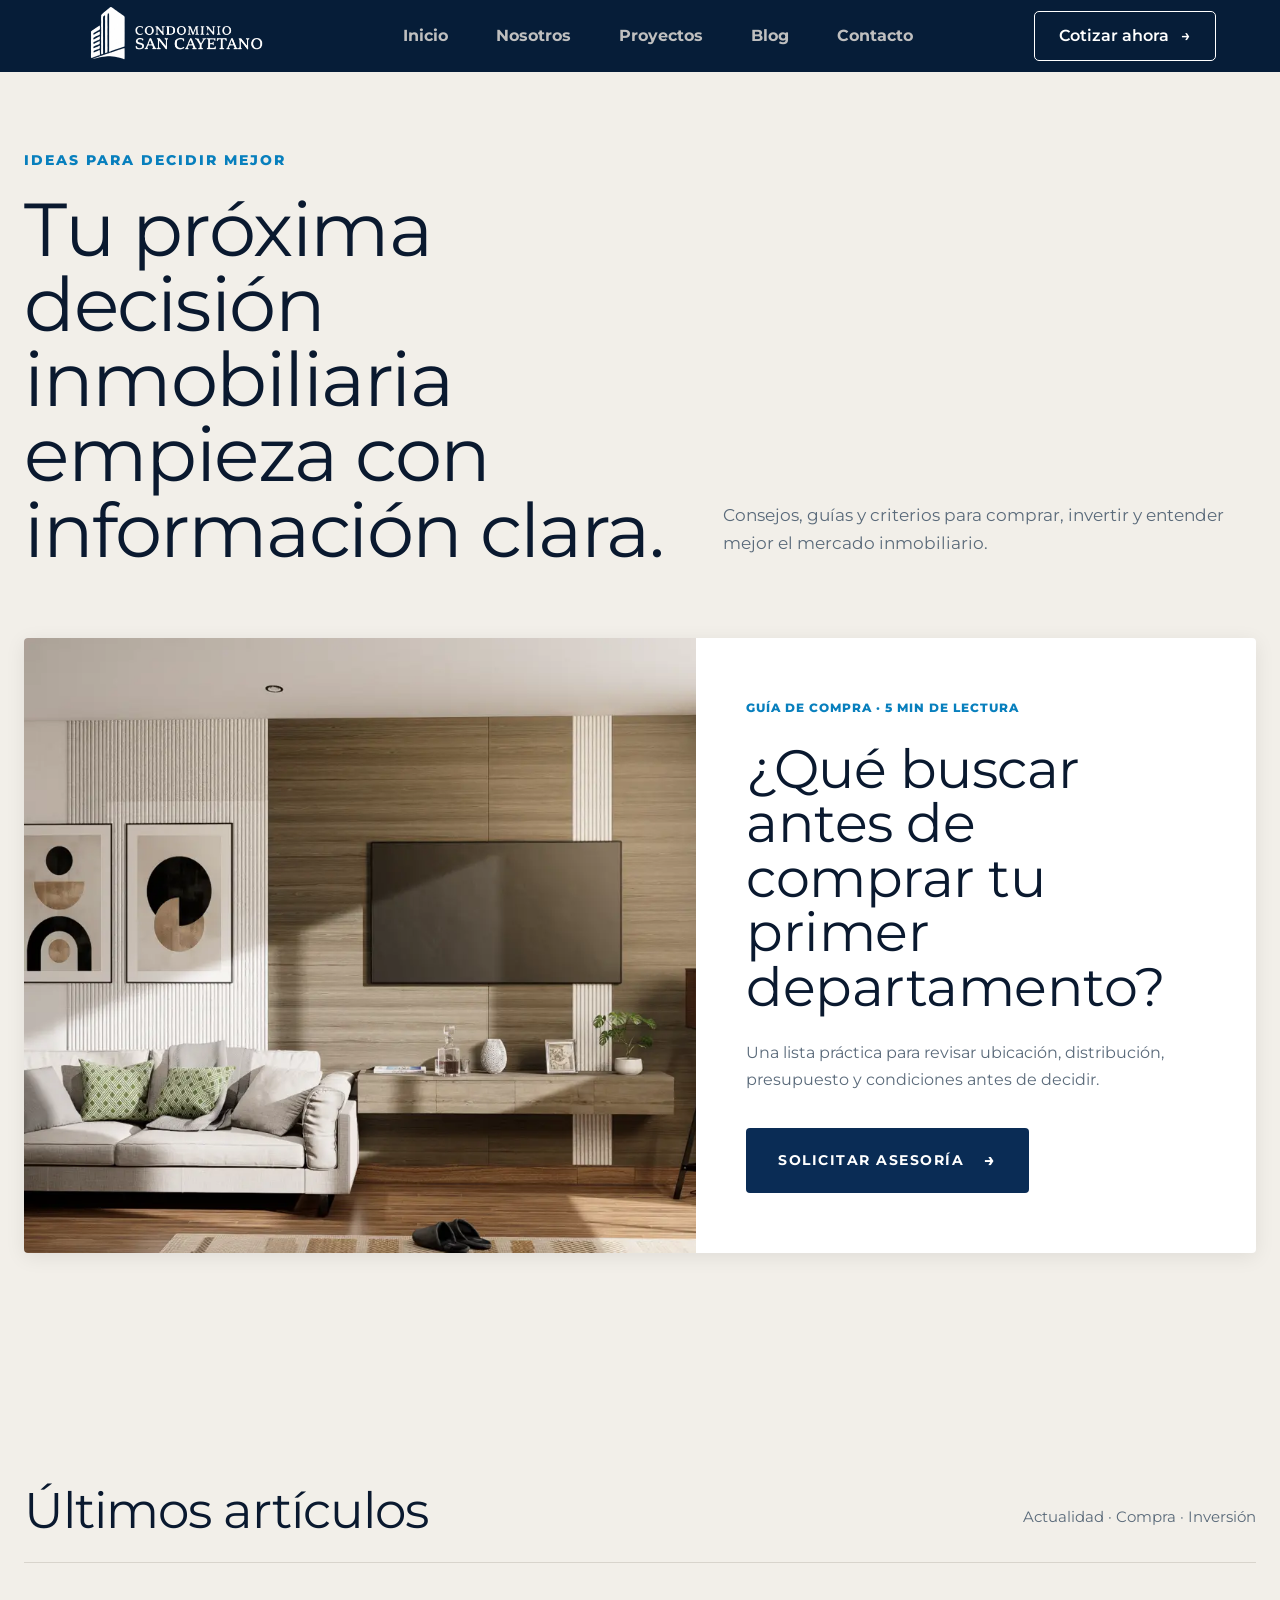
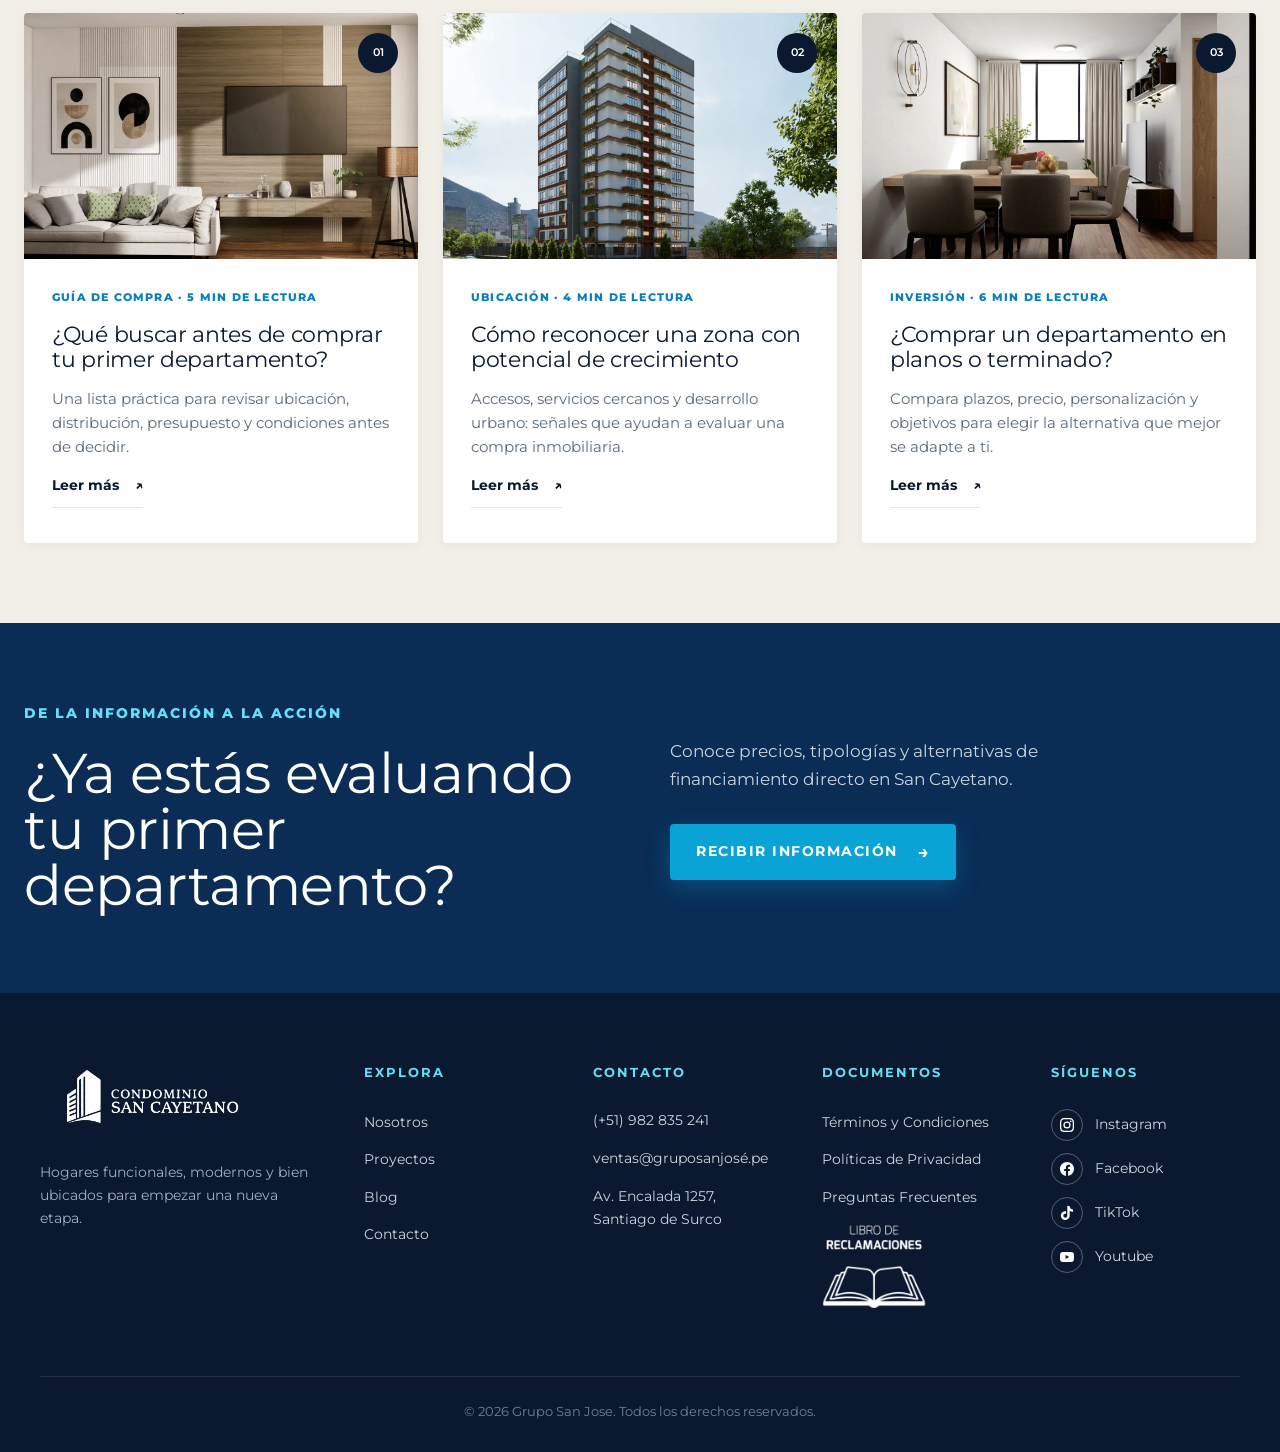
==== commit 7be42b1d: "feat: Se completo el responsive mobile, tablet y laptop" ====
--- a/blog.html
+++ b/blog.html
@@ -11,17 +11,27 @@
 <body>
     <!-- Header -->
     <header>
-        <a href="#inicio" class="logo" aria-label="Condominio San Cayetano Logo">
+        <a href="/index.html" class="logo" aria-label="Condominio San Cayetano Logo">
             <img class="brand-logo" src="image/logo-san-cayetano.png" alt="Condominio San Cayetano Logo">
         </a>
-        <nav>
+        <!-- Botón hamburguesa (nuevo) -->
+        <button class="menu-toggle" aria-label="Abrir menú" aria-expanded="false">
+            <span></span>
+            <span></span>
+            <span></span>
+        </button>
+        <nav class="nav-menu">
             <ul>
-                <li><a href="#quienes-somos">Inicio</a></li>
-                <li><a href="#quienes-somos">Nosotros</a></li>
-                <li><a href="#proyecto">Proyectos</a></li>
-                <li><a href="#blog">Blog</a></li>
-                <li><a href="#contacto">Contacto</a></li>
+                <li><a href="/index.html">Inicio</a></li>
+                <li><a href="/nosotros.html">Nosotros</a></li>
+                <li><a href="/index.html">Proyectos</a></li>
+                <li><a href="/blog.html">Blog</a></li>
+                <li><a href="/contacto.html">Contacto</a></li>
             </ul>
+            <button type="submit" class="btn-submit activeMobile">
+                COTIZAR MI DEPA
+                <span class="arrow" aria-hidden="true">→</span>
+            </button>
         </nav>
         <a class="btn-cotizar" href="#form">
             Cotizar ahora
@@ -95,8 +105,8 @@
                         <p class="articulo-descripcion">
                             Una lista práctica para revisar ubicación, distribución, presupuesto y condiciones antes de decidir.
                         </p>
-                        <a href="#asesor" class="articulo-link">
-                            Conversar con un asesor
+                        <a href="/blog_single.html" class="articulo-link">
+                            Leer más
                             <span class="arrow">↗</span>
                         </a>
                     </div>
@@ -115,8 +125,8 @@
                             Accesos, servicios cercanos y desarrollo urbano: señales que ayudan a evaluar una compra inmobiliaria.
                         </p>
                         <a href="#asesor" class="articulo-link">
-                            Conversar con un asesor
-                            <span class="arrow"></span>
+                            Leer más
+                             <span class="arrow">↗</span>
                         </a>
                     </div>
                 </article>
@@ -134,7 +144,7 @@
                             Compara plazos, precio, personalización y objetivos para elegir la alternativa que mejor se adapte a ti.
                         </p>
                         <a href="#asesor" class="articulo-link">
-                            Conversar con un asesor
+                            Leer más
                             <span class="arrow">↗</span>
                         </a>
                     </div>
@@ -164,9 +174,6 @@
             </div>
         </div>
     </section>
-
-
-
 
     <!-- Footer -->
     <footer class="footer">
@@ -212,9 +219,9 @@
                         <li><a href="#faq">Preguntas Frecuentes</a></li>
                     </ul>
 
-                    <div class="libro-reclamaciones">
+                    <a href="https://condominiosancayetano.com.pe/libro-de-reclamaciones/" target="_blank" class="libro-reclamaciones">
                         <img src="image/libro-de-reclamos.png" alt="Libro de reclamaciones">
-                    </div>
+                    </a>
                 </div>
 
 
@@ -266,9 +273,13 @@
             <div class="footer-bottom">
                 <p>© 2026 Grupo San Jose. Todos los derechos reservados.</p>
             </div>
-
         </div>
     </footer>
+
+    <a class="mobile-cta">
+        Cotiza tu depa desde US$30,000
+        <span>→</span>
+    </a>
 
 
     <script src="main.js"></script>
--- a/style.css
+++ b/style.css
@@ -40,6 +40,57 @@
     object-fit: contain;
     width: 218px;
     height: auto;
+}
+
+/* ===================== MENÚ HAMBURGUESA ===================== */
+.menu-toggle {
+    display: none;
+    flex-direction: column;
+    justify-content: center;
+    gap: 5px;
+    background: none;
+    border: none;
+    cursor: pointer;
+    padding: 8px;
+    z-index: 1001;
+    border: 1px solid #cecece;
+    border-radius: 5px;
+}
+
+.menu-toggle span {
+    width: 28px;
+    height: 2px;
+    background-color: #ffffff;
+    transition: all 0.3s ease;
+    display: block;
+}
+
+.menu-toggle.active span:nth-child(1) {
+    transform: translateY(7px) rotate(45deg);
+}
+
+.menu-toggle.active span:nth-child(2) {
+    opacity: 0;
+}
+
+.menu-toggle.active span:nth-child(3) {
+    transform: translateY(-7px) rotate(-45deg);
+}
+
+/* Overlay cuando el menú está abierto */
+.menu-overlay {
+    display: none;
+    position: fixed;
+    top: 0;
+    left: 0;
+    width: 100%;
+    height: 100%;
+    background-color: rgba(6, 29, 56, 0.95);
+    z-index: 999;
+}
+
+.menu-overlay.active {
+    display: block;
 }
 
 nav ul {
@@ -267,52 +318,164 @@
     transition: all 0.3s;
 }
 
-/* Form Card */
 .form-card {
-    background: white;
-    border-radius: 10px;
-    padding: 1.4rem;
-    box-shadow: 0 10px 40px rgba(0, 0, 0, 0.2);
-    min-width: 500px;
+    background: #ffffff;
+    border-radius: 8px;
+    padding: 2.5rem;
+    box-shadow: 0 10px 40px rgba(10, 25, 47, 0.08);
+    border-top: 4px solid #00b8e6;
+    width: 100%;
     max-width: 600px;
-    width: 100%;
-    margin-left: -9px;
 }
 
 .form-header {
-    margin-bottom: 1.5rem;
+    margin-bottom: 2rem;
 }
 
 .form-tag {
-    color: #087fbd;
-    font-size: 0.85rem;
-    font-weight: 800;
-    letter-spacing: 1px;
-    margin-bottom: 0.5rem;
+    color: #0a9dd6;
+    /* Harmonizado con el cyan del sitio */
+    font-size: 0.8rem;
+    font-weight: 700;
+    letter-spacing: 1.5px;
+    text-transform: uppercase;
+    margin-bottom: 0.75rem;
+    display: block;
 }
 
 .form-header h2 {
     color: #0a192f;
-    font-size: 1.6rem;
-    margin-bottom: 0.5rem;
-    line-height: 1.1em;
-    font-weight: 700;
+    font-size: 1.8rem;
+    font-weight: 400;
+    /* Peso ligero se ve más elegante en títulos de formularios */
+    line-height: 1.2;
+    margin-bottom: 0.75rem;
 }
 
 .form-header p {
-    color: #666;
-    font-size: 0.90rem;
-    line-height: 1.2em;
-}
-
-.form-group {
-    margin-bottom: 0.8rem;
-}
-
+    color: #5a6a7a;
+    font-size: 0.95rem;
+    line-height: 1.6;
+    /* Mejor legibilidad */
+}
+
+/* Grid y Grupos */
 .form-row {
     display: grid;
     grid-template-columns: 1fr 1fr;
-    gap: 1rem;
+    gap: 1.25rem;
+    margin-bottom: 1.25rem;
+}
+
+.form-group {
+    display: flex;
+    flex-direction: column;
+    gap: 0.5rem;
+    /* Espacio entre el label y el input */
+}
+
+.form-group.full-width {
+    grid-column: 1 / -1;
+}
+
+.form-group label {
+    color: #0a192f;
+    font-size: 0.9rem;
+    font-weight: 600;
+}
+
+/* Inputs, Selects y Textarea (Agregado para que se vean bien) */
+.form-group input,
+.form-group select,
+.form-group textarea {
+    width: 100%;
+    padding: 0.9rem 1rem;
+    border: 1px solid #e0e6ed;
+    border-radius: 4px;
+    font-size: 0.95rem;
+    color: #333;
+    background-color: #ffffff;
+    font-family: inherit;
+    transition: all 0.3s ease;
+}
+
+.form-group input:focus,
+.form-group select:focus,
+.form-group textarea:focus {
+    outline: none;
+    border-color: #0a9dd6;
+    box-shadow: 0 0 0 3px rgba(10, 157, 214, 0.1);
+    /* Anillo de foco cyan suave */
+}
+
+.form-group input::placeholder,
+.form-group textarea::placeholder {
+    color: #a0aec0;
+}
+
+.form-group textarea {
+    resize: vertical;
+    min-height: 100px;
+}
+
+/* Checkbox */
+.checkbox-group {
+    display: flex;
+    align-items: flex-start;
+    gap: 0.75rem;
+    margin: 1.5rem 0 2rem;
+}
+
+.checkbox-group input[type="checkbox"] {
+    width: 18px;
+    height: 18px;
+    margin-top: 2px;
+    cursor: pointer;
+    accent-color: #0a9dd6;
+    /* Color del check */
+}
+
+.checkbox-group label {
+    color: #5a6a7a;
+    font-size: 0.85rem;
+    line-height: 1.5;
+    cursor: pointer;
+}
+
+/* Botón de Envío */
+.btn-submit {
+    width: 100%;
+    background-color: #0aa3d6;
+    color: #ffffff;
+    border: none;
+    padding: 1rem;
+    border-radius: 4px;
+    font-size: 0.9rem;
+    font-weight: 700;
+    letter-spacing: 1px;
+    text-transform: uppercase;
+    cursor: pointer;
+    transition: all 0.3s ease;
+    display: flex;
+    align-items: center;
+    justify-content: center;
+    gap: 0.75rem;
+    box-shadow: 0 4px 12px rgba(10, 163, 214, 0.3);
+}
+
+.btn-submit:hover {
+    background-color: #088ab5;
+    transform: translateY(-2px);
+    box-shadow: 0 8px 20px rgba(10, 163, 214, 0.4);
+}
+
+.btn-submit .arrow {
+    font-size: 1.1rem;
+    transition: transform 0.3s ease;
+}
+
+.btn-submit:hover .arrow {
+    transform: translateX(4px);
 }
 
 label {
@@ -321,7 +484,7 @@
     font-weight: 700;
     margin-bottom: 0.2rem;
     font-size: 0.9rem;
-    line-height: 1.1em;
+    line-height: 1.3em;
 }
 
 input[type="text"],
@@ -485,7 +648,7 @@
 .etiqueta-superior {
     color: #087fbd;
     font-size: 0.85rem;
-    font-weight: 700;
+    font-weight: 800;
     letter-spacing: 2px;
     text-transform: uppercase;
 }
@@ -542,7 +705,7 @@
     color: #5a6a7a;
     font-size: 1rem;
     line-height: 1.7;
-    margin-bottom: 92px;
+    margin-bottom: 66px;
 }
 
 .lista-beneficios {
@@ -691,7 +854,7 @@
 }
 
 .descripcion-amenities {
-    color: #a0aec0;
+    color: #dfe0e2;
     font-size: 1rem;
     line-height: 1.7;
     padding-top: 50px;
@@ -957,7 +1120,7 @@
     border: none;
     padding: 20px;
     font-size: 0.9rem;
-    font-weight: 700;
+    font-weight: 800;
     letter-spacing: 0.5px;
     text-transform: uppercase;
     color: #8a9bae;
@@ -1114,7 +1277,7 @@
     display: grid;
     grid-template-columns: 1fr 1.3fr;
     gap: 60px;
-    align-items: start;
+    align-items: center;
 }
 
 /* Columna Izquierda */
@@ -1554,6 +1717,40 @@
     align-items: center;
 }
 
+.video-framer {
+    position: relative;
+}
+
+.video-meta {
+    color: #fff;
+    -webkit-backdrop-filter: blur(10px);
+    backdrop-filter: blur(10px);
+    pointer-events: none;
+    background: #061d38d1;
+    align-items: center;
+    gap: 14px;
+    padding: 10px 13px;
+    display: flex;
+    position: absolute;
+    top: 18px;
+    left: 18px;
+}
+
+.video-meta span {
+    font-size: 12px;
+    text-transform: uppercase;
+    font-weight: 700;
+
+}
+
+.video-meta strong {
+    color: #65dff7;
+    ;
+    font-size: 14px;
+    font-weight: 800;
+}
+
+
 /* Columna Izquierda */
 .col-izquierda {
     display: flex;
@@ -1609,7 +1806,7 @@
     background: #ffffff;
     border-radius: 8px;
     padding: 27px;
-    box-shadow: 0 20px 60px rgba(0, 0, 0, 0.3);
+    box-shadow: 0 5px 11px rgba(0, 0, 0, 0.2);
 }
 
 .form-header {
@@ -1658,7 +1855,7 @@
 
 .form-group label {
     color: #0a192f;
-    font-size: 0.9rem;
+    font-size: 0.8rem;
     font-weight: 700;
 }
 
@@ -2006,7 +2203,7 @@
 .titulo-nosotros {
     color: #0a192f;
     font-size: 3.8rem;
-    font-weight: 300;
+    font-weight: 400;
     line-height: 1.1;
     letter-spacing: -1px;
 }
@@ -2039,6 +2236,7 @@
     margin-top: 10px;
 }
 
+
 .btn-conoce:hover {
     color: #0a9dd6;
     border-bottom-color: #0a9dd6;
@@ -2050,6 +2248,35 @@
 }
 
 .btn-conoce:hover .arrow {
+    transform: translateX(5px);
+}
+
+.btn-conoce-hero {
+    display: inline-flex;
+    align-items: center;
+    gap: 10px;
+    color: #fff;
+    text-decoration: none;
+    font-size: 1rem;
+    font-weight: 700;
+    padding-bottom: 5px;
+    border-bottom: 2px solid #fff;
+    transition: all 0.3s;
+    align-self: flex-start;
+    margin-top: 10px;
+}
+
+.btn-conoce-hero:hover {
+    color: #0a9dd6;
+    border-bottom-color: #0a9dd6;
+}
+
+.btn-conoce-hero .arrow {
+    font-size: 1.2rem;
+    transition: transform 0.3s;
+}
+
+.btn-conoce-hero:hover .arrow {
     transform: translateX(5px);
 }
 
@@ -3172,416 +3399,370 @@
     transform: translateX(4px);
 }
 
-
-
-/* Responsive Mobile CSS*/
+/*================== Feature Contacto Directo =======================*/
+.section-contacto {
+    background-color: #ffffff;
+    padding: 80px 40px;
+}
+
+.etiqueta-contact {
+    color: #087fbd;
+    font-size: 0.85rem;
+    font-weight: 800;
+    letter-spacing: 2px;
+    text-transform: uppercase;
+    margin-bottom: 15px;
+}
+
+.contacto-container {
+    display: grid;
+    grid-template-columns: 1fr 1.2fr;
+    gap: 160px;
+    align-items: start;
+}
+
+/* Columna Izquierda - Información de Contacto */
+.contacto-info {
+    display: flex;
+    flex-direction: column;
+    gap: 30px;
+}
+
+.contacto-info-header {
+    margin-bottom: 20px;
+}
+
+.contacto-info .etiqueta {
+    color: #0a9dd6;
+    font-size: 0.85rem;
+    font-weight: 700;
+    letter-spacing: 2px;
+    text-transform: uppercase;
+    margin-bottom: 15px;
+    display: block;
+}
+
+.contacto-info h2 {
+    color: #0a192f;
+    font-size: 3.5rem;
+    font-weight: 400;
+    line-height: 1;
+    letter-spacing: -0.5px;
+}
+
+/* Lista de contacto */
+.contacto-lista {
+    display: flex;
+    flex-direction: column;
+    gap: 0;
+}
+
+.contacto-item {
+    display: flex;
+    gap: 20px;
+    padding: 25px 0;
+    border-bottom: 1px solid #e8e6e1;
+}
+
+.contacto-item:first-child {
+    border-top: 1px solid #e8e6e1;
+}
+
+.contacto-numero {
+    color: #00b8e6;
+    font-size: 0.8rem;
+    font-weight: 700;
+    min-width: 30px;
+}
+
+.contacto-dato {
+    display: flex;
+    flex-direction: column;
+    gap: 5px;
+}
+
+.contacto-tipo {
+    color: #087fbd;
+    ;
+    font-size: 0.7rem;
+    font-weight: 700;
+    letter-spacing: 1px;
+    text-transform: uppercase;
+}
+
+.contacto-valor {
+    color: #f1f1f1;
+    font-size: 1.05rem;
+    font-weight: 600;
+    line-height: 1.4;
+}
+
+.contacto-valor-paragraph {
+    color: #222222;
+    font-size: 1.05rem;
+    font-weight: 600;
+    line-height: 1.4;
+}
+
+/* Horario de atención */
+.horario-atencion {
+    margin-top: 10px;
+}
+
+.horario-atencion h3 {
+    color: #0a192f;
+    font-size: 1rem;
+    font-weight: 700;
+    margin-bottom: 15px;
+}
+
+.horario-atencion p {
+    color: #5a6a7a;
+    font-size: 0.95rem;
+    line-height: 1.8;
+}
+
+/* Botón Google Maps */
+.btn-maps {
+    display: inline-flex;
+    align-items: center;
+    gap: 10px;
+    background-color: #0a192f;
+    color: #ffffff;
+    padding: 18px 32px;
+    border: none;
+    border-radius: 4px;
+    font-size: 0.85rem;
+    font-weight: 700;
+    letter-spacing: 1.5px;
+    text-transform: uppercase;
+    cursor: pointer;
+    text-decoration: none;
+    transition: all 0.3s ease;
+    align-self: flex-start;
+}
+
+.btn-maps:hover {
+    background-color: #1a2a4a;
+    transform: translateY(-2px);
+    box-shadow: 0 6px 16px rgba(10, 25, 47, 0.3);
+}
+
+.btn-maps .arrow {
+    font-size: 1rem;
+    transition: transform 0.3s;
+}
+
+.btn-maps:hover .arrow {
+    transform: translate(3px, -3px);
+}
+
+.titulo-visitanos {
+    color: #0a192f;
+    font-size: 4rem;
+    font-weight: 500;
+    line-height: 1;
+    letter-spacing: -2px;
+}
+
+
+/*================== Feature Blog Single =======================*/
+.bg-blog-single {
+    background-color: #f4f1eb;
+    padding: 80px;
+    font-family: 'Montserrat', sans-serif;
+}
+
+.container-blog {
+    max-width: 1140px;
+    margin: 60px auto;
+}
+
+.image-blog {
+    max-width: 100%;
+    height: auto;
+    box-shadow: 0 8px 30px rgba(0, 0, 0, 0.1);
+}
+
+.box-title {
+    padding-top: 30px;
+}
+
+.box-title h2 {
+    color: #0a192f;
+    font-size: 1.5rem;
+}
+
+.box-content-date {
+    margin-top: 15px;
+    margin-bottom: 15px;
+    display: flex;
+    align-items: center;
+    gap: 30px;
+}
+
+.d-flex {
+    display: flex;
+    flex-direction: row;
+    align-items: center;
+    justify-content: center;
+    gap: 7px;
+}
+
+.d-flex span i {
+    color: #D83C4C;
+}
+
+.content-blogs {
+    padding-top: 45px;
+    display: grid;
+    grid-template-columns: 1fr 1fr 1fr;
+    gap: 30px;
+}
+
+.content-blogs article {
+    background: #fff;
+    border-radius: 5px;
+    transition: transform 0.3s ease, box-shadow 0.3s ease;
+    box-shadow: 0 4px 8px rgba(0, 0, 0, 0.1);
+}
+
+.content-blogs article:hover {
+    transform: translateY(-5px);
+    box-shadow: 0 8px 24px rgba(0, 0, 0, 0.1);
+}
+
+.article-blog-info {
+    padding: 15px;
+}
+
+.article-blog-info h4 {
+    font-size: 1rem;
+    font-weight: 700;
+    line-height: 1.3;
+    padding-bottom: 15px;
+}
+
+.article-blog-image img {
+    width: 100%;
+    height: 240px;
+    border-start-end-radius: 5px;
+    border-start-start-radius: 5px;
+}
+
+.article-blog-info p {
+    color: #7a7a7a;
+    font-weight: 500;
+    font-size: 13px;
+    margin-bottom: 15px;
+}
+
+.article-blog-info a {
+    font-size: 13px;
+    color: #D83C4C;
+    font-weight: 600;
+}
+
+.activeMobile {
+    display: none;
+}
+
+.active-mobile {
+    display: none;
+}
+
+/*================ Responsive Mobile CSS ================*/
+@media (max-width: 1440px) {
+    header {
+        padding: 0rem 5%;
+    }
+
+    .mobile-cta {
+        display: none;
+    }
+
+    .hero-content {
+        min-height: 700px;
+    }
+
+    .hero h1 {
+        font-size: 4.5rem;
+    }
+
+    .hero h1 span {
+        font-size: 4.5rem;
+    }
+
+    .titulo-video {
+        min-width: auto;
+    }
+
+    .titulo-principios {
+        min-width: auto;
+    }
+
+    .contacto-container {
+        gap: 80px;
+    }
+}
+
 @media (max-width: 1024px) {
+    header {
+        padding: 0rem 3%;
+    }
+
+    .btn-submit {
+        display: none;
+    }
+
+     /* Secciones generales */
+    .section-proyecto,
+    .section-video,
+    .section-tipologias,
+    .section-pasos,
+    .section-faq,
+    .section-principios,
+    .section-cotizar,
+    .section-articulos,
+    .section-nosotros,
+    .section-ubicacion,
+    .section-equipo,
+    .section-mision-vision {
+        padding: 60px 20px;
+    }
+
+    .mobile-cta {
+        display: none;
+    }
+
+    nav ul {
+        gap: 2rem;
+    }
+
+    /* Hero */
     .hero-content {
-        grid-template-columns: 1fr;
+        grid-template-columns: 1fr 1fr;
         gap: 2rem;
+        min-height: auto;
+        padding-top: 150px;
+        padding-bottom: 60px;
+    }
+
+    .hero h1 {
+        font-size: 4rem;
+    }
+
+    .hero-text {
+        max-width: 100%;
+    }
+
+    .hero h1 span {
+        font-size: 4rem;
     }
 
     .form-card {
-        max-width: 600px;
-        margin: 0 auto;
-    }
-
-    .features-bottom {
-        grid-template-columns: repeat(2, 1fr);
-    }
-
-    .feature-box:nth-child(2) {
-        border-right: none;
-    }
-
-    .ubicacion-grid {
-        grid-template-columns: 1fr;
-        gap: 40px;
-    }
-
-    .titulo-ubicacion {
-        font-size: 2.8rem;
-    }
-
-    .section-ubicacion {
-        padding: 50px 20px;
-    }
-
-    .cotizar-container {
-        grid-template-columns: 1fr;
-        gap: 50px;
-    }
-
-    .titulo-cotizar {
-        font-size: 2.8rem;
-    }
-
-    .precio {
-        font-size: 3rem;
-    }
-
-    .section-cotizar {
-        padding: 60px 20px;
-    }
-
-    .hero-text h1 {
-        font-size: 4rem;
-    }
-
-    .hero-values {
-        right: 40px;
-        bottom: 40px;
-    }
-
-    .value-item {
-        padding: 15px 20px;
-    }
-
-    .equipo-header {
-        grid-template-columns: 1fr;
-        gap: 20px;
-    }
-
-    .descripcion-equipo {
-        padding-top: 0;
-    }
-
-    .titulo-equipo {
-        font-size: 2.4rem;
-    }
-
-    .carrusel-equipo {
-        grid-template-columns: 1fr;
-    }
-
-    .carrusel-imagen {
-        aspect-ratio: 16/10;
-    }
-
-    .carrusel-info-panel {
-        padding: 40px 30px;
-    }
-
-    .info-nombre {
-        font-size: 2.5rem;
-    }
-
-    .section-equipo {
-        padding: 50px 20px;
-    }
-
-    .articulos-grid {
-        grid-template-columns: repeat(2, 1fr);
-    }
-
-    .titulo-articulos {
-        font-size: 2.8rem;
-    }
-
-    .section-articulos {
-        padding: 60px 30px;
-    }
-}
-
-@media (max-width: 968px) {
-    .proyecto-grid {
-        grid-template-columns: 1fr;
-        gap: 40px;
-    }
-
-    .col-derecha {
-        padding-top: 0;
-    }
-
-    .titulo-principal {
-        font-size: 2.2rem;
-    }
-
-    .section-proyecto {
-        padding: 50px 20px;
-    }
-
-    .video-header {
-        grid-template-columns: 1fr;
-        gap: 20px;
-    }
-
-    .descripcion-video {
-        padding-top: 0;
-    }
-
-    .titulo-video {
-        font-size: 2.2rem;
-    }
-
-    .section-video {
-        padding: 50px 20px;
-    }
-
-    .tipologias-header {
-        grid-template-columns: 1fr;
-        gap: 20px;
-    }
-
-    .descripcion-tipologias {
-        padding-top: 0;
-    }
-
-    .titulo-tipologias {
-        font-size: 2.4rem;
-    }
-
-    .tab-content.active {
-        grid-template-columns: 1fr;
-    }
-
-    .tab-imagen {
-        min-height: 350px;
-    }
-
-    .tab-info {
-        padding: 40px 30px;
-    }
-
-    .tab-info-titulo {
-        font-size: 2rem;
-    }
-
-    .section-tipologias {
-        padding: 50px 20px;
-    }
-
-    .pasos-grid {
-        grid-template-columns: 1fr;
-        gap: 40px;
-    }
-
-    .titulo-pasos {
-        font-size: 2.8rem;
-    }
-
-    .section-pasos {
-        padding: 50px 20px;
-    }
-
-    .faq-grid {
-        grid-template-columns: 1fr;
-        gap: 40px;
-    }
-
-    .col-titulo {
-        position: static;
-    }
-
-    .titulo-faq {
-        font-size: 2.8rem;
-    }
-
-    .section-faq {
-        padding: 50px 20px;
-    }
-
-    .footer-grid {
-        grid-template-columns: 1fr 1fr;
-        gap: 40px;
-    }
-
-    .footer-brand {
-        grid-column: 1 / -1;
-    }
-
-    .footer {
-        padding: 50px 30px 25px;
-    }
-
-    .principios-header {
-        grid-template-columns: 1fr;
-        gap: 30px;
-    }
-
-    .descripcion-principios {
-        padding-top: 0;
-    }
-
-    .titulo-principios {
-        font-size: 2.8rem;
-    }
-
-    .section-principios {
-        padding: 50px 20px;
-    }
-
-    .cta-titulo {
-        font-size: 2.8rem;
-    }
-
-    .cta-shade {
-        background: linear-gradient(90deg,
-                rgba(10, 25, 47, 0.95) 0%,
-                rgba(10, 25, 47, 0.8) 50%,
-                rgba(10, 25, 47, 0.3) 100%);
-    }
-
-    .blog-header-grid {
-        grid-template-columns: 1fr;
-        gap: 30px;
-        align-items: start;
-    }
-
-    .titulo-blog {
-        font-size: 3.2rem;
-    }
-
-    .blog-header-right {
-        padding-bottom: 0;
-    }
-
-    .section-blog-header {
-        padding: 60px 20px;
-    }
-
-    .blog-card {
-        grid-template-columns: 1fr;
-    }
-
-    .blog-card-imagen {
-        min-height: 350px;
-    }
-
-    .blog-card-contenido {
-        padding: 40px 30px;
-    }
-
-    .blog-card-titulo {
-        font-size: 2.2rem;
-    }
-}
-
-@media (max-width: 768px) {
-    header {
-        padding: 1rem;
-    }
-
-    nav {
-        display: none;
-    }
-
-    .hero {
-        margin-top: 60px;
-        padding: 2rem 1rem;
-    }
-
-    .hero h1 {
-        font-size: 2.5rem;
-    }
-
-    .price {
-        font-size: 2rem;
-    }
-
-    .features-list {
-        flex-direction: column;
-        gap: 0.5rem;
-    }
-
-    .form-row {
-        grid-template-columns: 1fr;
-    }
-
-    .features-bottom {
-        grid-template-columns: 1fr;
-    }
-
-    .feature-box {
-        border-right: none;
-        border-bottom: 1px solid #eee;
-    }
-
-    .feature-box:last-child {
-        border-bottom: none;
-    }
-
-    .titulo-ubicacion {
-        font-size: 2.2rem;
-    }
-
-    .ubicaciones-grid {
-        grid-template-columns: 1fr 1fr;
-    }
-
-    .ubicacion-item {
-        border-right: 1px solid #e8e6e1;
-    }
-
-    .ubicacion-item:nth-child(3n) {
-        border-right: 1px solid #e8e6e1;
-    }
-
-    .ubicacion-item:nth-child(2n) {
-        border-right: none;
-    }
-
-    .ubicacion-item:nth-child(n+7) {
-        border-bottom: none;
-    }
-
-    .ubicacion-item:nth-last-child(-n+1) {
-        border-bottom: 1px solid #e8e6e1;
-    }
-
-    .titulo-pasos {
-        font-size: 2.2rem;
-    }
-
-    .col-pasos {
-        grid-template-columns: 1fr;
-    }
-
-    .paso-item {
-        border-right: none;
-        border-bottom: 1px solid #e0e6ed;
-    }
-
-    .paso-item:last-child {
-        border-bottom: none;
-    }
-
-    .titulo-cotizar {
-        font-size: 2.2rem;
-    }
-
-    .form-grid {
-        grid-template-columns: 1fr;
-    }
-
-    .form-card {
-        padding: 30px 20px;
-    }
-
-    .precio {
-        font-size: 2.5rem;
-    }
-
-    .form-footer {
-        flex-direction: column;
-        gap: 10px;
-        align-items: center;
-    }
-
-    .hero {
-        min-height: 600px;
-    }
-
-    .hero-content {
-        padding: 0 30px;
-    }
-
-    .hero-text h1 {
-        font-size: 3rem;
-    }
-
-    .hero-subtitle {
-        font-size: 1rem;
+        max-width: 100%;
+        margin-left: 0;
     }
 
     .hero-values {
@@ -3589,9 +3770,410 @@
         bottom: auto;
         right: auto;
         margin-top: 40px;
+        width: 100%;
+        max-width: 707px;
+    }
+
+    /* Features bottom */
+    .facts-grid {
+        grid-template-columns: repeat(4, 1fr);
+    }
+
+    .feature-box:nth-child(2) {
+        border-right: none;
+    }
+
+    .imagen-container {
+        height: 100%;
+    }
+
+    .imagen-container img {
+        height: 100%;
+    }
+
+    /* Proyecto */
+    .proyecto-grid {
+        grid-template-columns: 1fr 1fr;
+        gap: 40px;
+    }
+
+    .col-derecha {
+        padding-top: 40px;
+    }
+
+    .titulo-principal {
+        font-size: 2.8rem;
+    }
+
+    /* Video */
+    .video-header {
+        grid-template-columns: 1.5fr 1fr;
+        gap: 20px;
+    }
+
+    .descripcion-video {
+        padding-top: 0;
+    }
+
+    .titulo-video {
+        font-size: 3rem;
+        min-width: auto;
+    }
+
+    /* Amenities */
+    .amenities-header {
         flex-direction: column;
-        width: 100%;
-        max-width: 400px;
+        align-items: flex-start;
+    }
+
+    .descripcion-amenities {
+        padding-top: 0;
+    }
+
+    .amenities-grid {
+        grid-template-columns: 1fr 1fr;
+        grid-template-rows: 300px 250px 250px;
+    }
+
+    .amenity-card.piscina {
+        grid-row: 1 / 2;
+        grid-column: 1 / 3;
+    }
+
+    /* Tipologías */
+    .tipologias-header {
+        grid-template-columns: 1.3fr 1fr;
+        gap: 20px;
+    }
+
+    .descripcion-tipologias {
+        padding-top: 0;
+    }
+
+    .titulo-tipologias {
+        font-size: 3rem;
+    }
+
+    .tab-content.active {
+        grid-template-columns: 1.2fr 1fr;
+    }
+
+    .tab-imagen {
+        min-height: 350px;
+    }
+
+    /* Ubicación */
+    .ubicacion-grid {
+        grid-template-columns: 1fr 1.4fr;
+        gap: 40px;
+    }
+
+    .titulo-ubicacion {
+        font-size: 3rem;
+    }
+
+    /* Pasos */
+    .pasos-grid {
+        grid-template-columns: 1fr;
+        gap: 40px;
+    }
+
+    .titulo-pasos {
+        font-size: 2.8rem;
+        max-width: 100%;
+    }
+
+    /* FAQ */
+    .faq-grid {
+        grid-template-columns: 1fr 2fr;
+        gap: 40px;
+    }
+
+    .col-titulo {
+        position: static;
+    }
+
+    .titulo-faq {
+        font-size: 3rem;
+    }
+
+    /* Cotizar */
+    .cotizar-container {
+        grid-template-columns: 1fr 1fr;
+        gap: 35px;
+    }
+
+    .titulo-cotizar {
+        font-size: 3rem;
+    }
+
+    /* Nosotros */
+    .nosotros-grid {
+        grid-template-columns: 1fr 1.4fr;
+        gap: 40px;
+    }
+
+    .titulo-nosotros {
+        font-size: 3rem;
+    }
+
+    /* Equipo */
+    .equipo-header {
+        grid-template-columns: 1fr 1fr;
+        gap: 20px;
+    }
+
+     .col-izquierda {
+        height: 100%;
+    }
+
+
+    .descripcion-equipo {
+        padding-top: 0;
+    }
+
+    .titulo-equipo {
+        font-size: 3rem;
+    }
+
+    .carrusel-equipo {
+        grid-template-columns: 1fr 1fr;
+    }
+
+    .carrusel-imagen {
+        aspect-ratio: 4/5;
+    }
+
+    .carrusel-info-panel {
+        padding: 40px 30px;
+    }
+
+    .info-nombre {
+        font-size: 2.5rem;
+    }
+
+    .mv-item {
+        gap: 30px;
+    }
+
+    /* Misión y Visión */
+    .mv-grid {
+        grid-template-columns: 1fr 1fr;
+        gap: 60px;
+    }
+
+    .mv-grid::before {
+        display: none;
+    }
+
+    .mv-titulo {
+        font-size: 2rem;
+    }
+
+    /* Principios */
+    .principios-header {
+        grid-template-columns: 1.4fr 1fr;
+        gap: 30px;
+    }
+
+    .descripcion-principios {
+        padding-top: 0;
+    }
+
+    .titulo-principios {
+        font-size: 2.8rem;
+        min-width: auto;
+    }
+
+    .principios-grid {
+        grid-template-columns: 1fr 1fr 1fr;
+    }
+
+    .principio-item:nth-child(1) {
+        border-left: 1px solid #eee;
+    }
+
+    .principio-item:nth-child(2) {
+        border-right: 1px solid #eee;
+    }
+
+    /* CTA */
+    .cta-titulo {
+        font-size: 3.5rem;
+    }
+
+    /* Blog */
+    .blog-header-grid {
+        grid-template-columns: 1fr;
+        gap: 30px;
+        align-items: start;
+    }
+
+    .titulo-blog {
+        font-size: 3.5rem;
+    }
+
+    .blog-header-right {
+        padding-bottom: 0;
+    }
+
+    .blog-card {
+        grid-template-columns: 1fr;
+    }
+
+    .blog-card-imagen {
+        min-height: 400px;
+    }
+
+    .blog-card-titulo {
+        font-size: 2.5rem;
+    }
+
+    /* Artículos */
+    .articulos-grid {
+        grid-template-columns: repeat(2, 1fr);
+    }
+
+    .titulo-articulos {
+        font-size: 2.5rem;
+    }
+
+    /* CTA Info */
+    .cta-info-container {
+        grid-template-columns: 1fr;
+        gap: 40px;
+    }
+
+    .titulo-cta {
+        font-size: 2.8rem;
+    }
+
+    /* Contacto */
+    .contacto-container {
+        grid-template-columns: 1fr;
+        gap: 60px;
+    }
+
+    .contacto-info h2 {
+        font-size: 2.8rem;
+    }
+
+    /* Footer */
+    .footer-grid {
+        grid-template-columns: 1fr 1fr;
+        gap: 40px;
+    }
+
+    .footer-brand {
+        grid-column: 1 / -1;
+    }
+}
+
+@media (max-width: 968px) {
+    header {
+        padding: 0rem 3%;
+    }
+
+    .activeMobile {
+        display: block;
+    }
+
+    .hero-content {
+        grid-template-columns: 1fr;
+        align-items: start;
+        padding-top: 120px;
+    }
+
+    .ubicacion-grid {
+        grid-template-columns: 1fr 1.4fr;
+        gap: 30px;
+    }
+
+    .btn-submit {
+        display: none;
+    }
+
+    .tab-content.active {
+        grid-template-columns: 1fr 1fr;
+    }
+
+    .mobile-cta {
+        display: none;
+    }
+
+    .btn-cotizar {
+        display: none;
+    }
+
+    .menu-toggle {
+        display: flex;
+    }
+
+    .proyecto-grid {
+        display: grid;
+        grid-template-columns: 1fr 1fr;
+        gap: 50px;
+        align-items: start;
+}
+
+    .nav-menu {
+        position: fixed;
+        top: 0;
+        right: -100%;
+        width: 80%;
+        max-width: 350px;
+        height: 100vh;
+        background-color: #061d38;
+        padding: 100px 40px 40px;
+        transition: right 0.4s ease;
+        z-index: 1000;
+        box-shadow: -5px 0 20px rgba(0, 0, 0, 0.3);
+    }
+
+    .nav-menu.active {
+        right: 0;
+    }
+
+    .nav-menu ul {
+        flex-direction: column;
+        gap: 25px;
+        padding-bottom: 25px;
+    }
+
+    .nav-menu a {
+        font-size: 1.2rem;
+        color: #ffffff;
+    }
+
+    /* Hero */
+    .hero {
+        min-height: auto;
+    }
+
+    .hero h1 {
+        font-size: 4rem;
+    }
+
+    .hero h1 span {
+        font-size: 4rem;
+    }
+
+    .hero-subtitle {
+        font-size: 1rem;
+    }
+
+    .price {
+        font-size: 2.5rem;
+    }
+
+    .features-list {
+        flex-direction: column;
+        gap: 10px;
+    }
+
+    .hero-values {
+        flex-direction: row;
+        max-width: 100%;
     }
 
     .value-item {
@@ -3604,31 +4186,194 @@
         border-bottom: none;
     }
 
-    .titulo-principios {
-        font-size: 2.2rem;
-    }
-
+    .hero-text {
+        max-width: 100%;
+    }
+
+    /* Form */
+    .form-row {
+        grid-template-columns: 1fr;
+    }
+
+    .form-card {
+        padding: 2rem;
+    }
+
+    .paso-item {
+        border-bottom: 0px;
+        border-right: 1px solid #eee;
+    }
+
+    .paso-item:first-child {
+        border-left: 1px solid #eee;
+    }
+
+    .nosotros-grid {
+        grid-template-columns: 1fr 1.3fr;
+    }
+
+    /* Features bottom */
+    
+    .facts-grid {
+        grid-template-columns: 1fr 1fr;
+        border: 1px solid #ececec;
+    }
+
+    .feature-box {
+        justify-content: start;
+        gap: 30px;
+        padding: 1.5rem;
+        border: 1px solid #eee;
+    }
+
+    .feature-box:last-child {
+        border-bottom: none;
+    }
+
+    .activeMobile {
+        display: block;
+        padding: 0px;
+    }
+
+    .equipo-header {
+        grid-template-columns: 1fr 1fr;
+    }
+
+    .carrusel-equipo {
+        grid-template-columns: 1fr 1fr;
+    }
+
+    .carrusel-imagen {
+        aspect-ratio: 4/5;
+    }
+
+    .feature-box:first-child {
+        border-left: none;
+    }
+
+    /* Secciones generales */
+    .section-proyecto,
+    .section-video,
+    .section-tipologias,
+    .section-pasos,
+    .section-faq,
+    .section-principios,
+    .section-cotizar,
+    .section-articulos,
+    .section-nosotros,
+    .section-equipo,
+    .section-mision-vision {
+        padding: 60px 20px;
+    }
+
+    .section-ubicacion,
+    .section-contacto {
+        padding: 60px 20px;
+    }
+
+    .section-amenities {
+        padding-block: 80px;
+    }
+
+    /* Título generales */
+    .titulo-principal,
+    .titulo-video,
+    .titulo-tipologias,
+    .titulo-ubicacion,
+    .titulo-pasos,
+    .titulo-faq,
+    .titulo-cotizar,
+    .titulo-nosotros,
+    .titulo-equipo,
+    .titulo-principios,
+    .titulo-cta,
+    .titulo-blog,
+    .titulo-articulos {
+        font-size: 3rem;
+        line-height: 0.9;
+    }
+
+    /* Amenities */
+    .amenities-grid {
+        grid-template-columns: repeat(2, 1fr);
+    }
+
+    .amenity-card.piscina {
+        grid-row: auto;
+        grid-column: auto;
+    }
+
+    /* Pasos */
+    .col-pasos {
+        grid-template-columns: 1fr;
+    }
+
+    .faq-grid {
+        grid-template-columns: 1fr 1.4fr;
+    }
+   
+    .paso-item {
+        border-bottom: 0px;
+        border-right: 1px solid #eee;
+    }
+
+    .paso-item:first-child {
+        border-left: 1px solid #eee;
+    }
+
+    .titulo-visitanos {
+        font-size: 3rem;
+    }
+
+    /* Principios */
     .principios-grid {
-        grid-template-columns: 1fr;
+        grid-template-columns: 1fr 1fr 1fr;
     }
 
     .principio-item {
-        border-right: none;
-        border-bottom: 1px solid #e0e6ed;
+        border-right: 1px solid #e0e6ed;
+        gap: 30px;
+    }
+
+    .tipologias-header {
+        grid-template-columns: 1fr 1fr;
     }
 
     .principio-item:last-child {
         border-bottom: none;
     }
 
+    .principio-item:nth-child(1) {
+        border-left: 1px solid #eee;
+    }
+
+    /* Ubicación */
+    .ubicaciones-grid {
+        grid-template-columns: repeat(3, 1fr);
+    }
+
+    .ubicacion-item {
+        padding: 13px 12px;
+        border: 1px solid #eee;
+    }
+
+    .ubicacion-nombre {
+        font-size: 14px;
+    }
+
+    .ubicacion-item:nth-child(3n) {
+        border-right: 1px solid #e8e6e1;
+    }
+
+    .ubicacion-item:nth-child(2n) {
+        border-right: none;
+    }
+
+    /* CTA */
     .section-cta {
         min-height: 500px;
     }
 
-    .cta-content {
-        padding: 60px 30px;
-    }
-
     .cta-titulo {
         font-size: 2.2rem;
     }
@@ -3637,80 +4382,253 @@
         max-width: 100%;
     }
 
-    .articulos-header {
-        flex-direction: column;
-        align-items: flex-start;
-    }
-
-    .categorias {
-        padding-bottom: 0;
-    }
-
-    .titulo-articulos {
-        font-size: 2.4rem;
-    }
-
-    .section-articulos {
-        padding: 50px 20px;
-    }
-}
-
-@media (max-width: 600px) {
-    .titulo-tipologias {
-        font-size: 2rem;
-    }
-
-    .tabs-nav {
+    .content-blogs {
+        grid-template-columns: 1fr 1fr;
+    }
+
+    /* Blog */
+    .blog-card-contenido {
+        padding: 40px 30px;
+    }
+
+    .blog-card-titulo {
+        font-size: 2rem !important;
+    }
+
+    /* Artículos */
+    .articulos-grid {
+        grid-template-columns: 1fr 1fr;
+    }
+
+    .col-pasos {
+        grid-template-columns: 1fr 1fr 1fr;
+    }
+
+    .mv-grid {
         grid-template-columns: 1fr;
     }
 
-    .tab-btn {
-        padding: 15px;
-        font-size: 0.8rem;
-    }
-
-    .tab-info-titulo {
-        font-size: 1.8rem;
-    }
-
-    .tab-imagen {
-        min-height: 280px;
-    }
-
-    .titulo-faq {
+    .principios-header {
+        grid-template-columns: 1.4fr 1fr;
+    }
+
+    /* Equipo */
+    .carrusel-arrows {
+        bottom: 57px;
+        right: 55px;
+    }
+
+    /* Misión y Visión */
+    .mv-titulo {
         font-size: 2.2rem;
     }
 
-    .faq-pregunta {
-        font-size: 1rem;
-    }
-
-    .faq-question {
-        padding: 22px 0;
-    }
-
+    .mv-item {
+        gap: 30px;
+    }
+
+    /* Footer */
     .footer-grid {
-        grid-template-columns: 1fr;
+        grid-template-columns: 1fr 1fr;
         gap: 30px;
+    }
+
+    .col-izquierda {
+        height: 100%;
+    }
+
+    .imagen-container img {
+        height: 100%;
+    }
+
+    .imagen-container {
+        height: 100%;
+    }
+
+    .footer {
+        padding: 50px 20px 25px;
     }
 
     .footer-bottom {
         flex-direction: column;
         text-align: center;
     }
-
-    .footer-bottom .disclaimer {
-        text-align: center;
-    }
-
-    .footer {
-        padding: 40px 20px 20px;
-    }
-
-    .titulo-equipo {
+}
+
+@media (max-width: 768px) {
+    .brand-logo {
+        width: 220px;
+    }
+
+    .hero-shade {
+        background: linear-gradient(90deg, #05182ff5 0%, #05182fd9 60%, #05182f66 100%, #05182f54 100%), linear-gradient(#0000 100%, #04142880);
+    }
+
+    .footer-grid {
+        grid-template-columns: 1fr 1fr;
+    }
+
+    .titulo-blog {
+        font-size: 3.4rem;
+    }
+
+    .bg-blog-single {
+        padding: 50px 25px;
+    }
+
+    .activeMobile {
+        display: block;
+        padding: 0;
+    }
+
+    .titulo-visitanos {
+        font-size: 3.2rem;
+    }
+
+
+    .btn-submit {
+        display: block;
+        padding: 0;
+        min-width: 100%;
+        max-width: 400px;
+    }
+
+    /* Hero */
+    .hero-content {
+        padding-top: 90px;
+    }
+
+    .cta-titulo {
+        font-size: 3.3rem;
+    }
+
+    .hero-text {
+        max-width: 100%;
+    }
+
+    .hero-values {
+        flex-direction: row;
+    }
+
+    .carrusel-arrows {
+        bottom: 52px;
+        right: 50px;
+    }
+
+    .value-item {
+        padding: 15px 17px;
+        border-right: 1px solid rgba(255, 255, 255, 0.1);
+    }
+
+    .hero h1 {
+        font-size: 4.5rem;
+    }
+
+    .hero h1 span {
+        font-size: 4.5rem;
+    }
+
+    .hero-subtitle {
+        font-size: 1.1rem;
+    }
+
+    .preventa-tag {
+        font-size: 1.4rem;
+    }
+
+    .price {
         font-size: 2rem;
     }
 
+    .btn-conoce-hero {
+        font-size: 1rem;
+    }
+
+    /* Form */
+    .form-card {
+        padding: 1.5rem;
+    }
+
+    .form-header h2 {
+        font-size: 1.5rem;
+    }
+
+    /* Tipologías */
+    .tabs-nav {
+        display: grid;
+        grid-template-columns: repeat(3, 1fr);
+    }
+
+    .tab-btn {
+        padding: 15px;
+        font-size: 0.85rem;
+    }
+
+    .tab-info-titulo {
+        font-size: 1.8rem;
+    }
+
+    .facts-grid {
+        grid-template-columns: 1fr 1fr;
+        border: 1px solid #ececec;
+    }
+
+    .tab-imagen {
+        min-height: 280px;
+    }
+
+    .features-list {
+        flex-direction: row;
+        gap: 20px;
+    }
+
+    /* Ubicación */
+    .ubicaciones-grid {
+        grid-template-columns: 1fr 1fr 1fr;
+    }
+
+    .ubicacion-item {
+        border-right: none;
+    }
+
+    .ubicacion-item:nth-child(3n) {
+        border-right: none;
+    }
+
+    .ubicacion-item:nth-child(2n) {
+        border-right: none;
+    }
+
+    .descripcion-cotizar {
+        max-width: 100%;
+    }
+
+    .btn-maps {
+        width: 100%;
+        justify-content: center;
+    }
+
+    /* FAQ */
+    .faq-pregunta {
+        font-size: 1rem;
+    }
+
+    .faq-question {
+        padding: 20px 0;
+    }
+
+    /* Cotizar */
+    .precio {
+        font-size: 2rem;
+    }
+
+    .form-footer {
+        flex-direction: row;
+        gap: 30px;
+        align-items: center;
+    }
+
+    /* Equipo */
     .info-nombre {
         font-size: 2rem;
     }
@@ -3728,21 +4646,9 @@
         min-width: auto;
     }
 
-    .titulo-blog {
-        font-size: 2.4rem;
-        letter-spacing: -1px;
-    }
-
-    .descripcion-blog {
-        font-size: 1rem;
-    }
-
+    /* Blog */
     .blog-card-contenido {
         padding: 30px 25px;
-    }
-
-    .blog-card-titulo {
-        font-size: 1.8rem;
     }
 
     .btn-asesoria {
@@ -3750,14 +4656,7 @@
         justify-content: center;
     }
 
-    .articulos-grid {
-        grid-template-columns: 1fr;
-    }
-
-    .titulo-articulos {
-        font-size: 2rem;
-    }
-
+    /* Artículos */
     .articulo-titulo {
         font-size: 1.3rem;
     }
@@ -3765,177 +4664,1276 @@
     .articulo-contenido {
         padding: 25px 22px 30px;
     }
-}
-
-@media (max-width: 480px) {
-    .titulo-principal {
-        font-size: 1.8rem;
-    }
-
-    .beneficio-descripcion {
-        padding-left: 0;
-    }
-
-    .beneficio-header {
+
+    /* CTA */
+    .section-cta {
+        min-height: 450px;
+    }
+
+    .carrusel-imagen {
+        aspect-ratio: 5 / 6;
+    }
+
+    .feature-box {
+        justify-content: start;
+        gap: 30px;
+        padding: 1.5rem;
+        border: 1px solid #eee;
+    }
+
+    .cta-content {
+        padding: 50px 20px;
+    }
+
+    .active-mobile {
+        display: block;
+        margin-bottom: 15px;
+    }
+
+     .col-pasos {
+        grid-template-columns: 1fr 1fr 1fr;
+    }
+
+    .paso-item {
+        border-bottom: 0px;
+        border-right: 1px solid #eee;
+    }
+
+    .paso-item:first-child {
+        border-left: 1px solid #eee;
+        
+    }
+
+    .desable-mobile {
+        display: none;
+    }
+
+    .footer-description {
+        max-width: 100%;
+        font-size: 1.1rem;
+    } 
+
+    .cta-btn {
+        padding: 16px 20px;
+        font-size: 1rem;
+        width: 100%;
+        justify-content: center;
+    }
+
+    .titulo-faq {
+        font-size: 2.8rem;
+    }
+
+    /* Contacto */
+    .contacto-info h2 {
+        font-size: 2.2rem;
+    }
+
+    /* Modal */
+    .modal-overlay {
+        padding: 20px;
+    }
+
+    .modal-titulo {
+        font-size: 1.3rem;
+    }
+
+    .content-blogs {
+        display: grid;
+        grid-template-columns: 1fr 1fr;
+    }
+
+    .modal-info {
         flex-direction: column;
         gap: 5px;
     }
-
-    .titulo-video {
-        font-size: 1.8rem;
-    }
-
-    .video-badge {
+}
+
+@media (max-width: 600px) {
+    header {
+        padding: 0.8rem 4%;
+    }
+
+    .activeMobile {
+        display: block;
+    }
+
+    .active-mobile {
+        display: block;
+        margin-bottom: 15px;
+    }
+
+    .col-pasos {
+        border: 1px solid #e0e6ed;
+    }
+
+    .desable-mobile {
+        display: none;
+    }
+
+    .facts-grid {
+        grid-template-columns: 1fr;
+        border: 1px solid #ececec;
+    }
+
+    .brand-logo {
+        width: 190px;
+    }
+
+    /* Hero */
+    .hero-content {
+        padding-top: 70px;
+        padding-bottom: 0px;
+    }
+
+    .hero h1 {
+        font-size: 4rem;
+    }
+
+    .hero-shade {
+        background: linear-gradient(90deg, #05182ff5 0%, #05182fd9 60%, #05182f66 100%, #05182f54 90%), linear-gradient(#0000 50%, #04142880);
+    }
+
+    .ubicacion-item {
+        padding: 10px 13px;
+    }
+
+    .hero h1 span {
+        font-size: 4rem;
+    }
+
+    .preventa-tag {
+        font-size: 1rem;
+    }
+
+    .hero-subtitle {
+        font-size: 0.9rem;
+    }
+
+    .price {
+        font-size: 2.5rem;
+        gap: 1rem;
+    }
+
+    .titulo-amenities {
+        font-size: 2.6rem;
+        padding-top: 12px;
+        line-height: 1;
+    }
+
+    .price-label {
+        font-size: 0.85rem;
+    }
+
+    .feature-item {
+        font-size: 1.1rem;
+    }
+
+    .feature-box {
+        justify-content: start;
+        gap: 30px;
+        padding: 1rem;
+    }
+
+    .btn-simulacion {
+        margin-top: 20px;
+    }
+
+    .content-simulacion {
+        text-align: center;
+    }
+
+    /* Form */
+    .form-card {
+        padding: 1.2rem;
+    }
+
+    .form-header h2 {
+        font-size: 1.7rem;
+    }
+
+    .titulo-visitanos {
+        font-size: 2.8rem;
+    }
+
+    .form-tag {
+        font-size: 0.7rem;
+    }
+
+    .btn-submit {
+        font-size: 1rem;
+        padding: 0.8rem;
+        font-weight: 800;
+    }
+
+    .mobile-active {
+        margin-top: 25px;
+    }
+
+    .content-simulacion {
+        text-align: center;
+    }
+
+    .btn-maps-overlay {
+        bottom: 7px;
+        right: 13px;
+        padding: 9px 10px;
+        font-size: 0.65rem;
+        font-weight: 700;
+    }
+
+    .col-izquierda {
+        gap: 10px;
+        margin-bottom: 30px;
+    }
+
+    .descripcion-ubicacion {
+        font-weight: 600;
+    }
+
+    .form-footer {
+        display: flex;
+        flex-direction: row;
+        align-items: center;
+        gap: 10px;
+    }
+
+    .features-bottom {
+        border-bottom: 0px;
+    }
+
+    .carrusel-imagen {
+        aspect-ratio: 4 / 5;
+    }
+
+    .carrusel-arrows {
+        bottom: 52px;
+        right: 50px;
+    }
+
+    .hero-text {
+        padding: 10px 0px;
+    }
+
+    .col-texto {
+        gap: 17px;
+    }
+
+    .form-footer span {
+        font-size: 13px;
+    }
+
+    .footer-description {
+        max-width: 100%;
+        font-size: 1rem;
+    }
+
+    .box-title h2 {
+        font-size: 1.5rem;
+        line-height: 1.2;
+    }
+
+    .content-blogs {
+        display: grid;
+        grid-template-columns: 1fr;
+    }
+
+    /* Títulos generales */
+    .titulo-principal,
+    .titulo-video,
+    .titulo-tipologias,
+    .titulo-ubicacion,
+    .titulo-pasos,
+    .titulo-faq,
+    .titulo-cotizar,
+    .titulo-nosotros,
+    .titulo-equipo,
+    .titulo-principios,
+    .titulo-cta,
+    .titulo-blog,
+    .titulo-articulos,
+    .titulo-cta-info {
+        font-size: 2.6rem !important;
+        letter-spacing: -0.5px !important;
+        line-height: 2.4rem;
+    }
+
+    /* Secciones */
+    .section-proyecto,
+    .section-video,
+    .section-tipologias,
+    .section-pasos,
+    .section-faq,
+    .section-principios,
+    .section-articulos,
+    .section-nosotros,
+    .section-equipo,
+    .section-mision-vision,
+    .section-amenities,
+    .features-bottom,
+    .section-blog-header,
+    .hero,
+    .bg-blog-single,
+    .section-ubicacion,
+    .section-contacto {
+        padding: 50px 15px;
+    }
+
+    .section-amenities {
+        padding-block: 60px;
+    }
+
+    .descripcion-video {
+        font-size: 15px;
+    }
+
+    .section-cotizar,
+    .section-cta-info {
+        padding: 50px 15px;
+    }
+
+    .etiqueta {
+        margin-bottom: 15px;
+    }
+
+    .descripcion-tipologias {
+        font-weight: 500;
+        font-size: 15px;
+    }
+
+    /* Amenities */
+    .amenity-titulo {
+        font-size: 1.2rem;
+    }
+
+    .amenities-header {
+        margin-bottom: 40px;
+    }
+
+    .amenity-descripcion {
+        font-size: 0.85rem;
+    }
+
+    .amenity-btn {
+        width: 32px;
+        height: 32px;
         top: 15px;
-        left: 15px;
-        font-size: 0.65rem;
-        padding: 8px 12px;
-    }
-
-    .video-barra-titulo {
-        font-size: 1.2rem;
-    }
-
-    .video-barra-subtitulo {
-        font-size: 0.7rem;
-    }
-
-    .titulo-ubicacion {
-        font-size: 1.8rem;
-    }
-
-    .ubicaciones-grid {
-        grid-template-columns: 1fr;
-    }
-
-    .ubicacion-item {
-        border-right: none;
-    }
-
-    .ubicacion-item:nth-child(3n) {
-        border-right: none;
-    }
-
-    .ubicacion-item:nth-child(2n) {
-        border-right: none;
-    }
-
-    .btn-maps {
+        right: 15px;
+    }
+
+    /* Tipologías */
+    .tab-info {
+        padding: 30px 20px;
+    }
+
+    .tab-btn {
+        font-size: 12px;
+        font-weight: 800;
+    }
+
+    .tab-info-titulo {
+        font-size: 1.5rem;
+    }
+
+    /* Ubicación */
+    .direccion-bloque {
+        flex-direction: column;
+        gap: 15px;
+    }
+
+    .ubicacion-grid {
+        display: block;
+    }
+
+    .ubicacion-item:nth-child(n+7) {
+        border-bottom: 1px solid #e8e6e1;
+    }
+
+    .shell {
+        margin: 0px;
         width: 100%;
-        justify-content: center;
-    }
-
-    .titulo-pasos {
-        font-size: 1.8rem;
-    }
-
+    }
+
+    .ubicacion-distancia {
+        padding-left: 36px;
+    }
+
+    .footer-bottom {
+        margin-bottom: 4rem;
+    }
+
+    .tabs-nav {
+        display: grid;
+        grid-template-columns: repeat(3, 1fr);
+    }
+
+    .blog-header-grid {
+        padding-top: 5rem;
+    }
+
+    /* Pasos */
     .paso-item {
         padding: 25px 20px;
     }
 
-    .titulo-faq {
-        font-size: 1.8rem;
-    }
-
-    .section-faq {
-        padding: 40px 20px;
-    }
-
-    .titulo-cotizar {
-        font-size: 1.8rem;
-    }
-
-    .form-header h2 {
-        font-size: 1.6rem;
-    }
-
-    .precio {
-        font-size: 2rem;
-    }
-
-    .hero-text h1 {
-        font-size: 2.5rem;
-    }
-
-    .hero-tag {
-        font-size: 0.75rem;
-    }
-
-    .btn-conoce {
-        padding: 14px 24px;
-        font-size: 0.85rem;
-    }
-
-    .value-item {
-        padding: 15px;
-    }
-
-    .titulo-equipo {
-        font-size: 1.8rem;
-    }
-
-    .info-nombre {
-        font-size: 1.8rem;
-    }
-
+    /* Principios */
+    .principio-item {
+        padding: 30px 20px;
+    }
+
+    .principio-titulo {
+        font-size: 1.3rem;
+    }
+
+    .form-row {
+        margin-bottom: 1rem;
+    }
+
+    .col-titulo {
+        gap: 5px
+    }
+
+    /* CTA */
+    .cta-btn {
+        font-size: 0.8rem;
+        padding: 14px 30px;
+    }
+
+    .info-contacto {
+        border-top: none;
+    }
+
+    .contacto-item:first-child {
+        border-top: 1px solid #e8e6e1;
+    }
+
+    .contacto-item {
+        border-bottom: 1px solid #e8e6e1;
+        flex-direction: row;
+        gap: 17px;
+    }
+
+    .btn-maps {
+        font-size: 0.80rem;
+    }
+
+    .mv-item:nth-child(1) {
+        padding-bottom: 3rem;
+        border-bottom: 1px solid rgba(255, 255, 255, 0.1);
+    }
+
+    .principios-grid {
+        border: 1px solid #e0e6ed;
+    }
+
+    .cta-titulo {
+        font-size: 2.4rem !important;
+    }
+
+    /* Equipo */
     .carrusel-arrow {
         width: 36px;
         height: 36px;
-    }
-
-    .titulo-principios {
+        font-size: 0.9rem;
+    }
+
+    .info-nombre {
+        font-size: 2.2rem;
+        font-weight: 500;
+    }
+
+    .info-cargo {
+        font-size: 1rem;
+    }
+
+    .contacto-valor {
+        font-size: 0.95rem;
+    }
+
+    /* Misión y Visión */
+    .mv-titulo {
         font-size: 1.8rem;
     }
 
+    .mv-descripcion {
+        font-size: 1rem;
+        max-width: 100%;
+    }
+
+    .mobile-cta {
+        z-index: 70;
+        color: #fff;
+        background: linear-gradient(135deg, #00b8e6, #087fbd);
+        justify-content: space-between;
+        align-items: center;
+        min-height: 62px;
+        padding: 0 18px;
+        font-size: 13px;
+        font-weight: 800;
+        display: flex;
+        position: fixed;
+        inset: auto 0 0;
+        box-shadow: 0 -10px 30px #061d3840;
+    }
+
+    .menu-toggle {
+        display: flex;
+    }
+
+    .nav-menu {
+        position: fixed;
+        top: 0;
+        right: -100%;
+        width: 100%;
+        max-width: 100%;
+        height: 100vh;
+        background-color: #061d38;
+        padding: 100px 40px 40px;
+        transition: right 0.4s ease;
+        z-index: 1000;
+        box-shadow: -5px 0 20px rgba(0, 0, 0, 0.3);
+    }
+
+    .nav-menu.active {
+        right: 0;
+    }
+
+    .nav-menu ul {
+        flex-direction: column;
+        gap: 25px;
+        padding-bottom: 25px;
+    }
+
+    .nav-menu ul li {
+        padding-bottom: 10px;
+        border-bottom: 1px solid #ffffff1a;
+    }
+
+    .nav-menu a {
+        font-size: 1.2rem;
+        color: #ffffff;
+    }
+
+    /* Blog */
+    .blog-card-imagen {
+        min-height: 250px;
+    }
+
+    .blog-card-contenido {
+        padding: 25px 20px;
+    }
+
+    .blog-card-titulo {
+        font-size: 1.6rem !important;
+    }
+
+    .btn-asesoria {
+        padding: 14px 20px;
+        font-size: 0.8rem;
+    }
+
+    /* Artículos */
+    .articulo-badge {
+        width: 30px;
+        height: 30px;
+        font-size: 0.65rem;
+        top: 15px;
+        right: 15px;
+    }
+
+    .articulo-titulo {
+        font-size: 1.15rem;
+    }
+
+    .articulo-descripcion {
+        font-size: 0.9rem;
+    }
+
+    /* Contacto */
+    .contacto-info h2 {
+        font-size: 2.4rem;
+    }
+
+    .contacto-valor-paragraph {
+        font-size: 0.95rem;
+    }
+
+    /* Footer */
+    .footer {
+        padding: 40px 15px 20px;
+    }
+
+    .footer-col-title {
+        font-size: 0.75rem;
+    }
+
+    .footer-col a,
+    .footer-col p {
+        font-size: 0.85rem;
+    }
+
+    /* Modal */
+    .modal-close {
+        top: 15px;
+        right: 15px;
+        width: 38px;
+        height: 38px;
+    }
+
+    .modal-image-container {
+        aspect-ratio: 4/3;
+    }
+
+    /* Carrusel proyectos */
+    .carrusel-info {
+        left: 20px;
+        right: 20px;
+        padding: 12px 18px;
+        flex-direction: column;
+        gap: 5px;
+    }
+
+    .carrusel-info-titulo {
+        font-size: 0.9rem;
+    }
+
+    .carrusel-info-subtitulo {
+        font-size: 0.8rem;
+    }
+
+    .carrusel-arrow {
+        width: 40px;
+        height: 40px;
+    }
+
+    .carrusel-container .carrusel-arrow.prev {
+        left: 10px;
+    }
+
+    .carrusel-container .carrusel-arrow.next {
+        right: 10px;
+    }
+}
+
+@media (max-width: 480px) {
+    header {
+        padding: 0.8rem 4%;
+    }
+
+    .proyecto-grid {
+        grid-template-columns: 1fr;
+    }
+
+    .tipologias-header {
+        grid-template-columns: 1fr;
+    }
+
+    .tab-content.active {
+        grid-template-columns: 1fr;
+    }
+
+    .amenities-grid {
+        grid-template-columns: 1fr;
+    }
+
+    .video-header {
+        grid-template-columns: 1fr;
+    }
+
+    .ubicaciones-grid {
+        grid-template-columns: 1fr;
+    }
+
+    .footer-grid {
+        grid-template-columns: 1fr;
+    }
+
     .principio-item {
-        padding: 30px 25px;
+        border-bottom: 1px solid #eee;
+    }
+
+    .equipo-header {
+        grid-template-columns: 1fr;
+    }
+
+    .carrusel-equipo {
+        grid-template-columns: 1fr;
+    }
+
+    .nosotros-grid {
+        grid-template-columns: 1fr;
+    }
+
+    .activeMobile {
+        display: block;
+    }
+
+    .articulos-grid {
+         grid-template-columns: 1fr;
+    }
+
+    .active-mobile {
+        display: block;
+        margin-bottom: 15px;
+    }
+
+    .cotizar-container {
+        grid-template-columns: 1fr;
+    }
+
+    .faq-grid {
+         grid-template-columns: 1fr;
+    }
+
+    .col-pasos {
+        border: 1px solid #e0e6ed;
+        grid-template-columns: 1fr;
+    }
+
+    .desable-mobile {
+        display: none;
+    }
+
+    .facts-grid {
+        grid-template-columns: 1fr;
+        border: 1px solid #ececec;
+    }
+
+    .brand-logo {
+        width: 190px;
+    }
+
+    /* Hero */
+    .hero-content {
+        padding-top: 70px;
+        padding-bottom: 0px;
+    }
+
+    .hero h1 {
+        font-size: 3rem;
+    }
+    .hero h1 span {
+        font-size: 3rem;
+    }
+
+    .hero-shade {
+        background: linear-gradient(90deg, #05182ff5 0%, #05182fd9 60%, #05182f66 100%, #05182f54 90%), linear-gradient(#0000 50%, #04142880);
+    }
+
+    .ubicacion-item {
+        padding: 10px 13px;
+    }
+
+
+    .preventa-tag {
+        font-size: 1rem;
+    }
+
+    .hero-subtitle {
+        font-size: 0.9rem;
+    }
+
+    .price {
+        font-size: 2.5rem;
+        gap: 1rem;
+    }
+
+    .titulo-amenities {
+        font-size: 2.6rem;
+        padding-top: 12px;
+        line-height: 1;
+    }
+
+    .price-label {
+        font-size: 0.85rem;
+    }
+
+    .feature-item {
+        font-size: 1.1rem;
+    }
+
+    .feature-box {
+        justify-content: start;
+        gap: 30px;
+        padding: 1rem;
+    }
+
+    .btn-simulacion {
+        margin-top: 20px;
+    }
+
+    .content-simulacion {
+        text-align: center;
+    }
+
+    /* Form */
+    .form-card {
+        padding: 1.2rem;
+    }
+
+    .form-header h2 {
+        font-size: 1.7rem;
+    }
+
+    .titulo-visitanos {
+        font-size: 2.8rem;
+    }
+
+    .form-tag {
+        font-size: 0.7rem;
+    }
+
+    .btn-submit {
+        font-size: 0.7rem;
+        padding: 0.8rem;
+        font-weight: 800;
+    }
+
+    .mobile-active {
+        margin-top: 25px;
+    }
+
+    .content-simulacion {
+        text-align: center;
+    }
+
+    .btn-maps-overlay {
+        bottom: 7px;
+        right: 13px;
+        padding: 9px 10px;
+        font-size: 0.65rem;
+        font-weight: 700;
+    }
+
+    .col-izquierda {
+        gap: 10px;
+        margin-bottom: 30px;
+    }
+
+    .descripcion-ubicacion {
+        font-weight: 600;
+    }
+
+    .form-footer {
+        display: flex;
+        flex-direction: row;
+        align-items: center;
+        gap: 10px;
+    }
+
+    .features-bottom {
+        border-bottom: 0px;
+    }
+
+    .carrusel-imagen {
+        aspect-ratio: 4 / 5;
+    }
+
+    .carrusel-arrows {
+        bottom: 52px;
+        right: 50px;
+    }
+
+    .hero-text {
+        padding: 10px 0px;
+    }
+
+    .col-texto {
+        gap: 17px;
+    }
+
+    .form-footer span {
+        font-size: 10px;
+    }
+
+    .box-title h2 {
+        font-size: 1.5rem;
+        line-height: 1.2;
+    }
+
+    .content-blogs {
+        display: grid;
+        grid-template-columns: 1fr;
+    }
+
+    /* Títulos generales */
+    .titulo-principal,
+    .titulo-video,
+    .titulo-tipologias,
+    .titulo-ubicacion,
+    .titulo-pasos,
+    .titulo-faq,
+    .titulo-cotizar,
+    .titulo-nosotros,
+    .titulo-equipo,
+    .titulo-principios,
+    .titulo-cta,
+    .titulo-blog,
+    .titulo-articulos,
+    .titulo-cta-info {
+        font-size: 2.6rem !important;
+        letter-spacing: -0.5px !important;
+        line-height: 2.4rem;
+    }
+
+    /* Secciones */
+    .section-proyecto,
+    .section-video,
+    .section-tipologias,
+    .section-pasos,
+    .section-faq,
+    .section-principios,
+    .section-articulos,
+    .section-nosotros,
+    .section-equipo,
+    .section-mision-vision,
+    .section-amenities,
+    .features-bottom,
+    .section-blog-header,
+    .hero,
+    .bg-blog-single,
+    .section-ubicacion,
+    .section-contacto {
+        padding: 50px 15px;
+    }
+
+    .section-amenities {
+        padding-block: 60px;
+    }
+
+    .descripcion-video {
+        font-size: 15px;
+    }
+
+    .section-cotizar,
+    .section-cta-info {
+        padding: 50px 15px;
+    }
+
+    .etiqueta {
+        margin-bottom: 15px;
+    }
+
+    .descripcion-tipologias {
+        font-weight: 500;
+        font-size: 15px;
+    }
+
+    /* Amenities */
+    .amenity-titulo {
+        font-size: 1.2rem;
+    }
+
+    .amenities-header {
+        margin-bottom: 40px;
+    }
+
+    .amenity-descripcion {
+        font-size: 0.85rem;
+    }
+
+    .amenity-btn {
+        width: 32px;
+        height: 32px;
+        top: 15px;
+        right: 15px;
+    }
+
+    /* Tipologías */
+    .tab-info {
+        padding: 30px 20px;
+    }
+
+    .tab-btn {
+        font-size: 12px;
+        font-weight: 800;
+    }
+
+    .tab-info-titulo {
+        font-size: 1.5rem;
+    }
+
+    /* Ubicación */
+    .direccion-bloque {
+        flex-direction: column;
+        gap: 15px;
+    }
+
+    .ubicacion-grid {
+        display: block;
+    }
+
+    .ubicacion-item:nth-child(n+7) {
+        border-bottom: 1px solid #e8e6e1;
+    }
+
+    .shell {
+        margin: 0px;
+        width: 100%;
+    }
+
+    .ubicacion-distancia {
+        padding-left: 36px;
+    }
+
+    .footer-bottom {
+        margin-bottom: 4rem;
+    }
+
+    .tabs-nav {
+        display: grid;
+        grid-template-columns: repeat(3, 1fr);
+    }
+
+    .blog-header-grid {
+        padding-top: 5rem;
+    }
+
+    /* Pasos */
+    .paso-item {
+        padding: 25px 20px;
+    }
+
+    /* Principios */
+    .principio-item {
+        padding: 30px 20px;
     }
 
     .principio-titulo {
         font-size: 1.3rem;
     }
 
-    .section-cta {
-        min-height: 450px;
-    }
-
-    .cta-content {
-        padding: 50px 20px;
+    .form-row {
+        margin-bottom: 1rem;
+    }
+
+    .col-titulo {
+        gap: 5px
+    }
+
+    /* CTA */
+    .cta-btn {
+        font-size: 0.8rem;
+        padding: 14px 30px;
+    }
+
+    .info-contacto {
+        border-top: none;
+    }
+
+    .contacto-item:first-child {
+        border-top: 1px solid #e8e6e1;
+    }
+
+    .contacto-item {
+        border-bottom: 1px solid #e8e6e1;
+        flex-direction: row;
+        gap: 17px;
+    }
+
+    .btn-maps {
+        font-size: 0.80rem;
+    }
+
+    .mv-item:nth-child(1) {
+        padding-bottom: 3rem;
+        border-bottom: 1px solid rgba(255, 255, 255, 0.1);
+    }
+
+    .principios-grid {
+        border: 1px solid #e0e6ed;
+        grid-template-columns: 1fr;
     }
 
     .cta-titulo {
+        font-size: 2.4rem !important;
+    }
+
+    /* Equipo */
+    .carrusel-arrow {
+        width: 36px;
+        height: 36px;
+        font-size: 0.9rem;
+    }
+
+    .info-nombre {
+        font-size: 2.2rem;
+        font-weight: 500;
+    }
+
+    .info-cargo {
+        font-size: 1rem;
+    }
+
+    .contacto-valor {
+        font-size: 0.95rem;
+    }
+
+    /* Misión y Visión */
+    .mv-titulo {
         font-size: 1.8rem;
     }
 
-    .cta-btn {
-        padding: 16px 24px;
-        font-size: 0.85rem;
+    .mv-descripcion {
+        font-size: 1rem;
+        max-width: 100%;
+    }
+
+    .mobile-cta {
+        z-index: 70;
+        color: #fff;
+        background: linear-gradient(135deg, #00b8e6, #087fbd);
+        justify-content: space-between;
+        align-items: center;
+        min-height: 62px;
+        padding: 0 18px;
+        font-size: 13px;
+        font-weight: 800;
+        display: flex;
+        position: fixed;
+        inset: auto 0 0;
+        box-shadow: 0 -10px 30px #061d3840;
+    }
+
+    .menu-toggle {
+        display: flex;
+    }
+
+    .nav-menu {
+        position: fixed;
+        top: 0;
+        right: -100%;
         width: 100%;
-        justify-content: center;
-    }
-
-    .titulo-blog {
-        font-size: 2rem;
-    }
-
-    .section-blog-header {
-        padding: 50px 20px;
-    }
-
+        max-width: 100%;
+        height: 100vh;
+        background-color: #061d38;
+        padding: 100px 40px 40px;
+        transition: right 0.4s ease;
+        z-index: 1000;
+        box-shadow: -5px 0 20px rgba(0, 0, 0, 0.3);
+    }
+
+    .nav-menu.active {
+        right: 0;
+    }
+
+    .nav-menu ul {
+        flex-direction: column;
+        gap: 25px;
+        padding-bottom: 25px;
+    }
+
+    .nav-menu ul li {
+        padding-bottom: 10px;
+        border-bottom: 1px solid #ffffff1a;
+    }
+
+    .nav-menu a {
+        font-size: 1.2rem;
+        color: #ffffff;
+    }
+
+    /* Blog */
     .blog-card-imagen {
         min-height: 250px;
     }
 
+    .blog-card-contenido {
+        padding: 25px 20px;
+    }
+
     .blog-card-titulo {
-        font-size: 1.6rem;
-    }
-
-    .titulo-articulos {
-        font-size: 1.8rem;
-    }
-
-    .section-articulos {
-        padding: 40px 15px;
-    }
-
+        font-size: 1.6rem !important;
+    }
+
+    .btn-asesoria {
+        padding: 14px 20px;
+        font-size: 0.8rem;
+    }
+
+    /* Artículos */
+    .articulo-badge {
+        width: 30px;
+        height: 30px;
+        font-size: 0.65rem;
+        top: 15px;
+        right: 15px;
+    }
+
+    .articulo-titulo {
+        font-size: 1.15rem;
+    }
+
+    .articulo-descripcion {
+        font-size: 0.9rem;
+    }
+
+    /* Contacto */
+    .contacto-info h2 {
+        font-size: 2.4rem;
+    }
+
+    .principios-header {
+        grid-template-columns: 1fr;
+    }
+
+    .contacto-valor-paragraph {
+        font-size: 0.95rem;
+    }
+
+    /* Footer */
+    .footer {
+        padding: 40px 15px 20px;
+    }
+
+    .footer-col-title {
+        font-size: 0.75rem;
+    }
+
+    .footer-col a,
+    .footer-col p {
+        font-size: 0.85rem;
+    }
+
+    /* Modal */
+    .modal-close {
+        top: 15px;
+        right: 15px;
+        width: 38px;
+        height: 38px;
+    }
+
+    .modal-image-container {
+        aspect-ratio: 4/3;
+    }
+
+    /* Carrusel proyectos */
+    .carrusel-info {
+        left: 20px;
+        right: 20px;
+        padding: 12px 18px;
+        flex-direction: column;
+        gap: 5px;
+    }
+
+    .carrusel-info-titulo {
+        font-size: 0.9rem;
+    }
+
+    .carrusel-info-subtitulo {
+        font-size: 0.8rem;
+    }
+
+    .carrusel-arrow {
+        width: 40px;
+        height: 40px;
+    }
+
+    .carrusel-container .carrusel-arrow.prev {
+        left: 10px;
+    }
+
+    .carrusel-container .carrusel-arrow.next {
+        right: 10px;
+    }
 }
